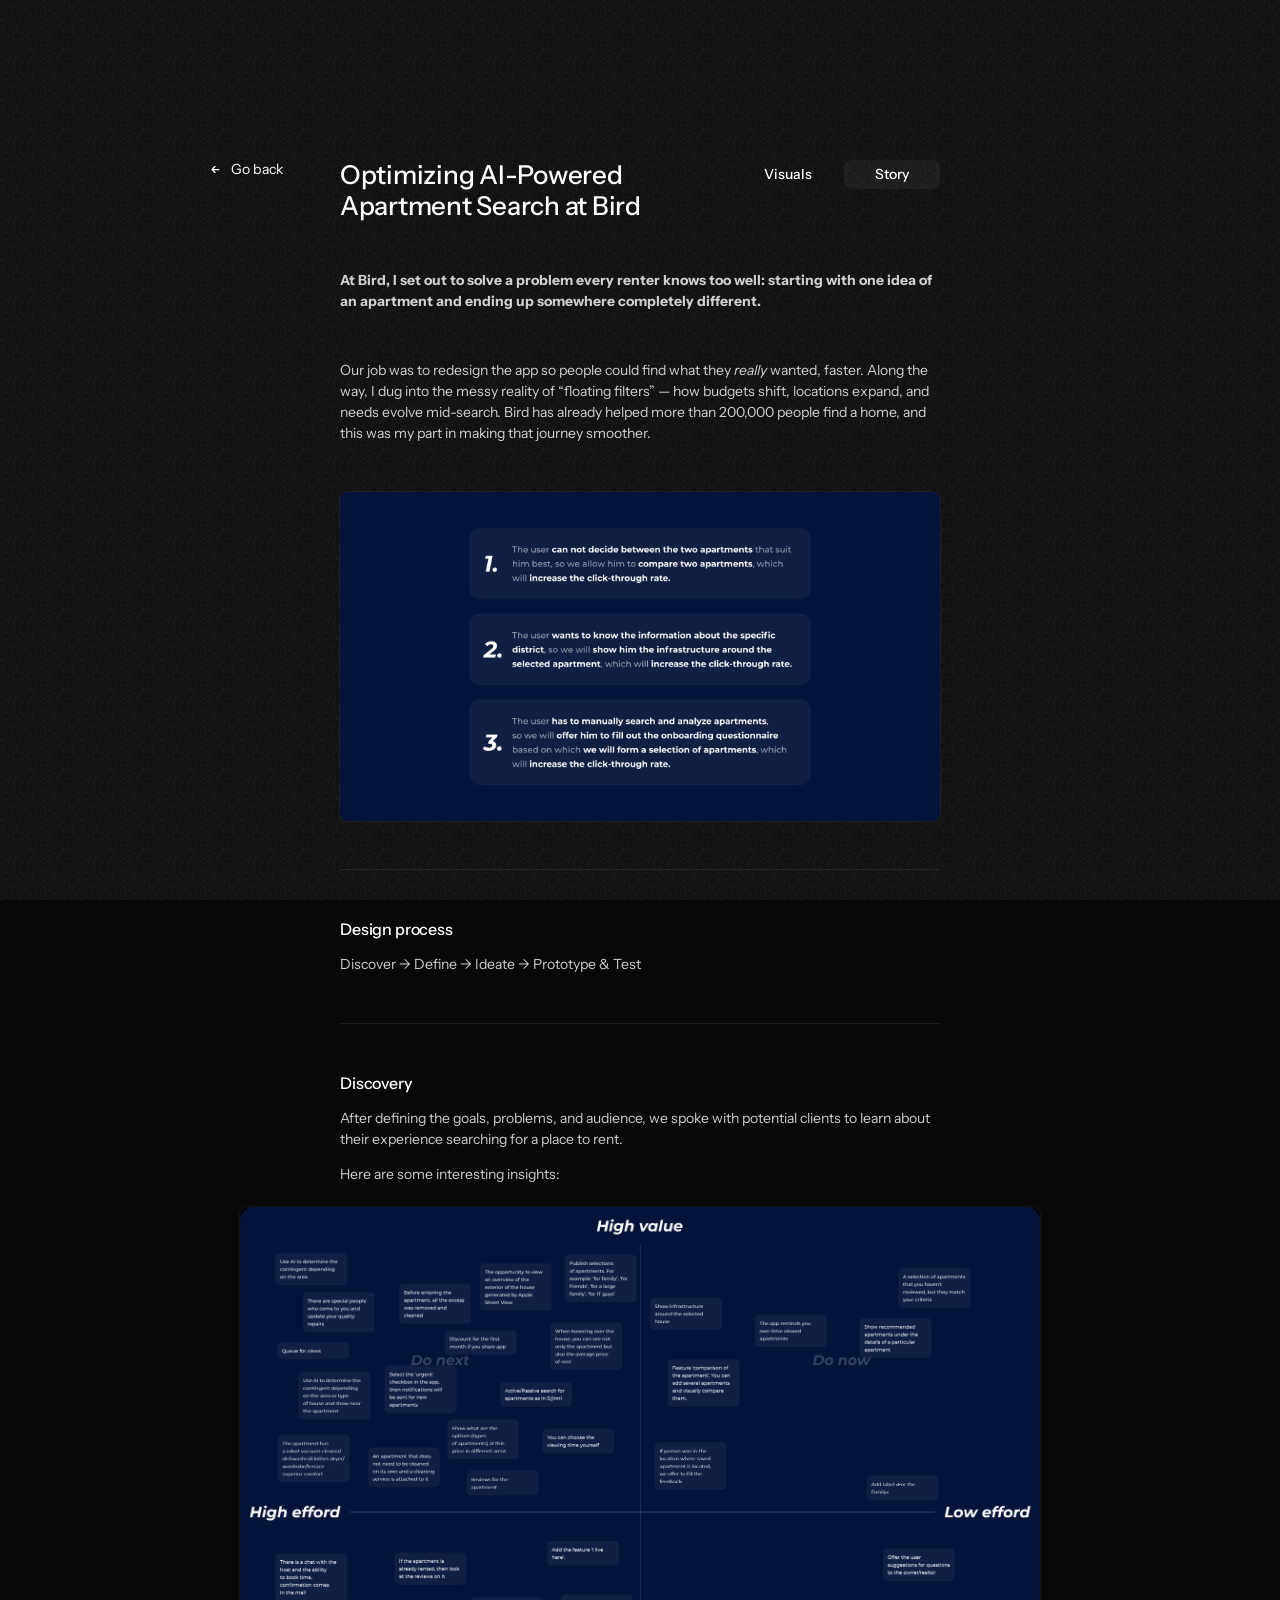
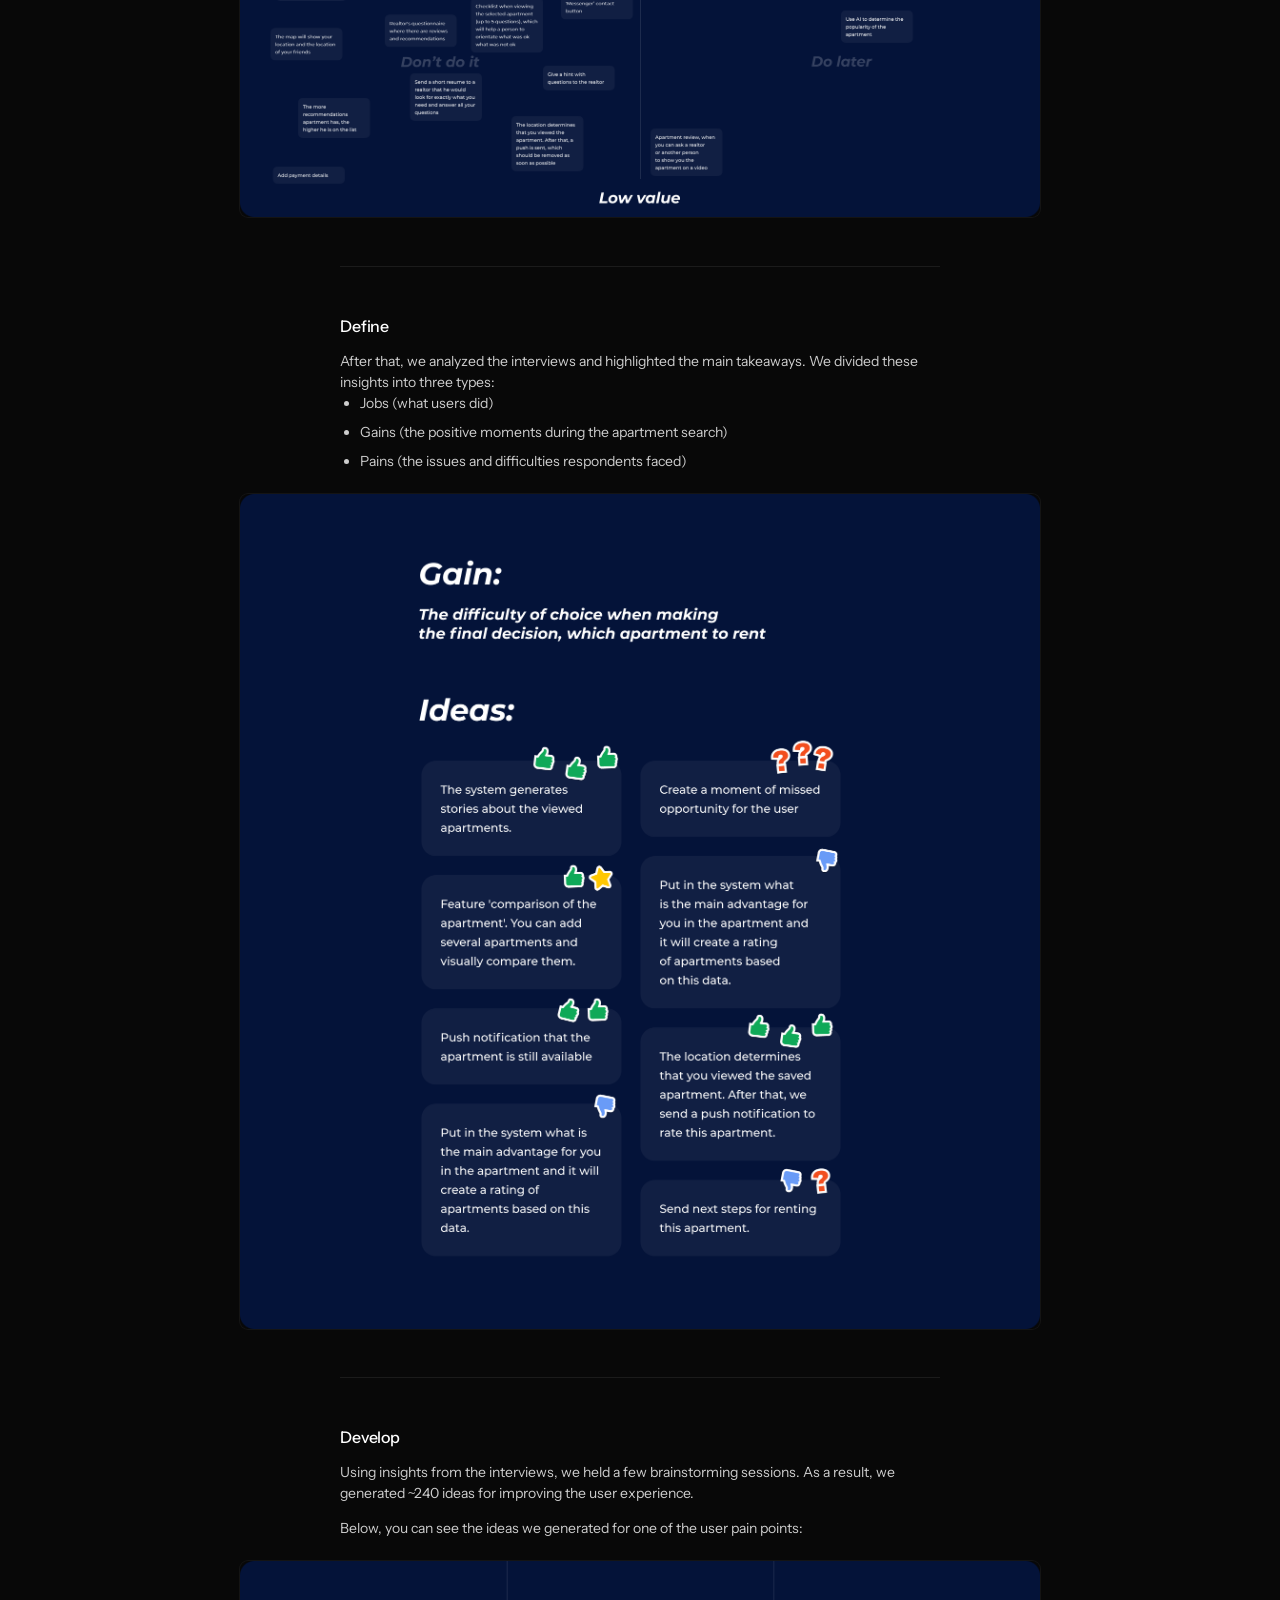
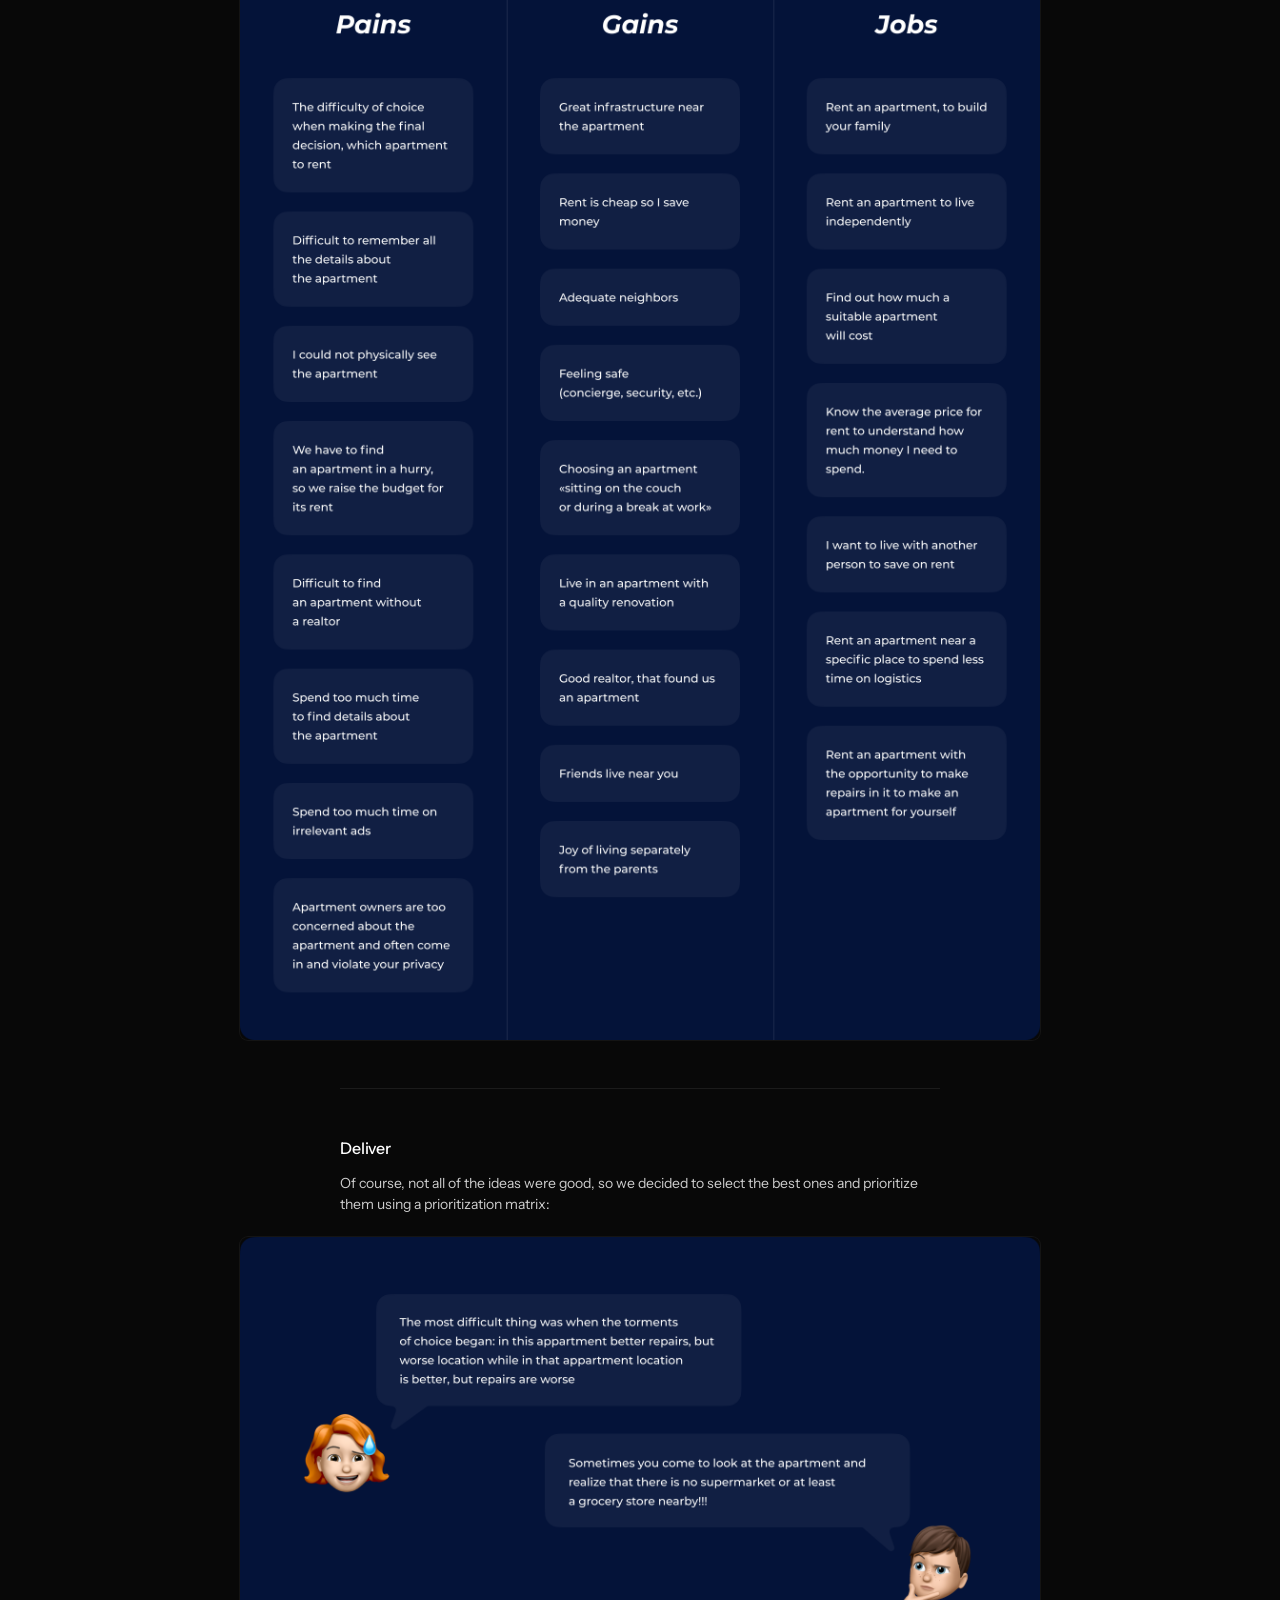
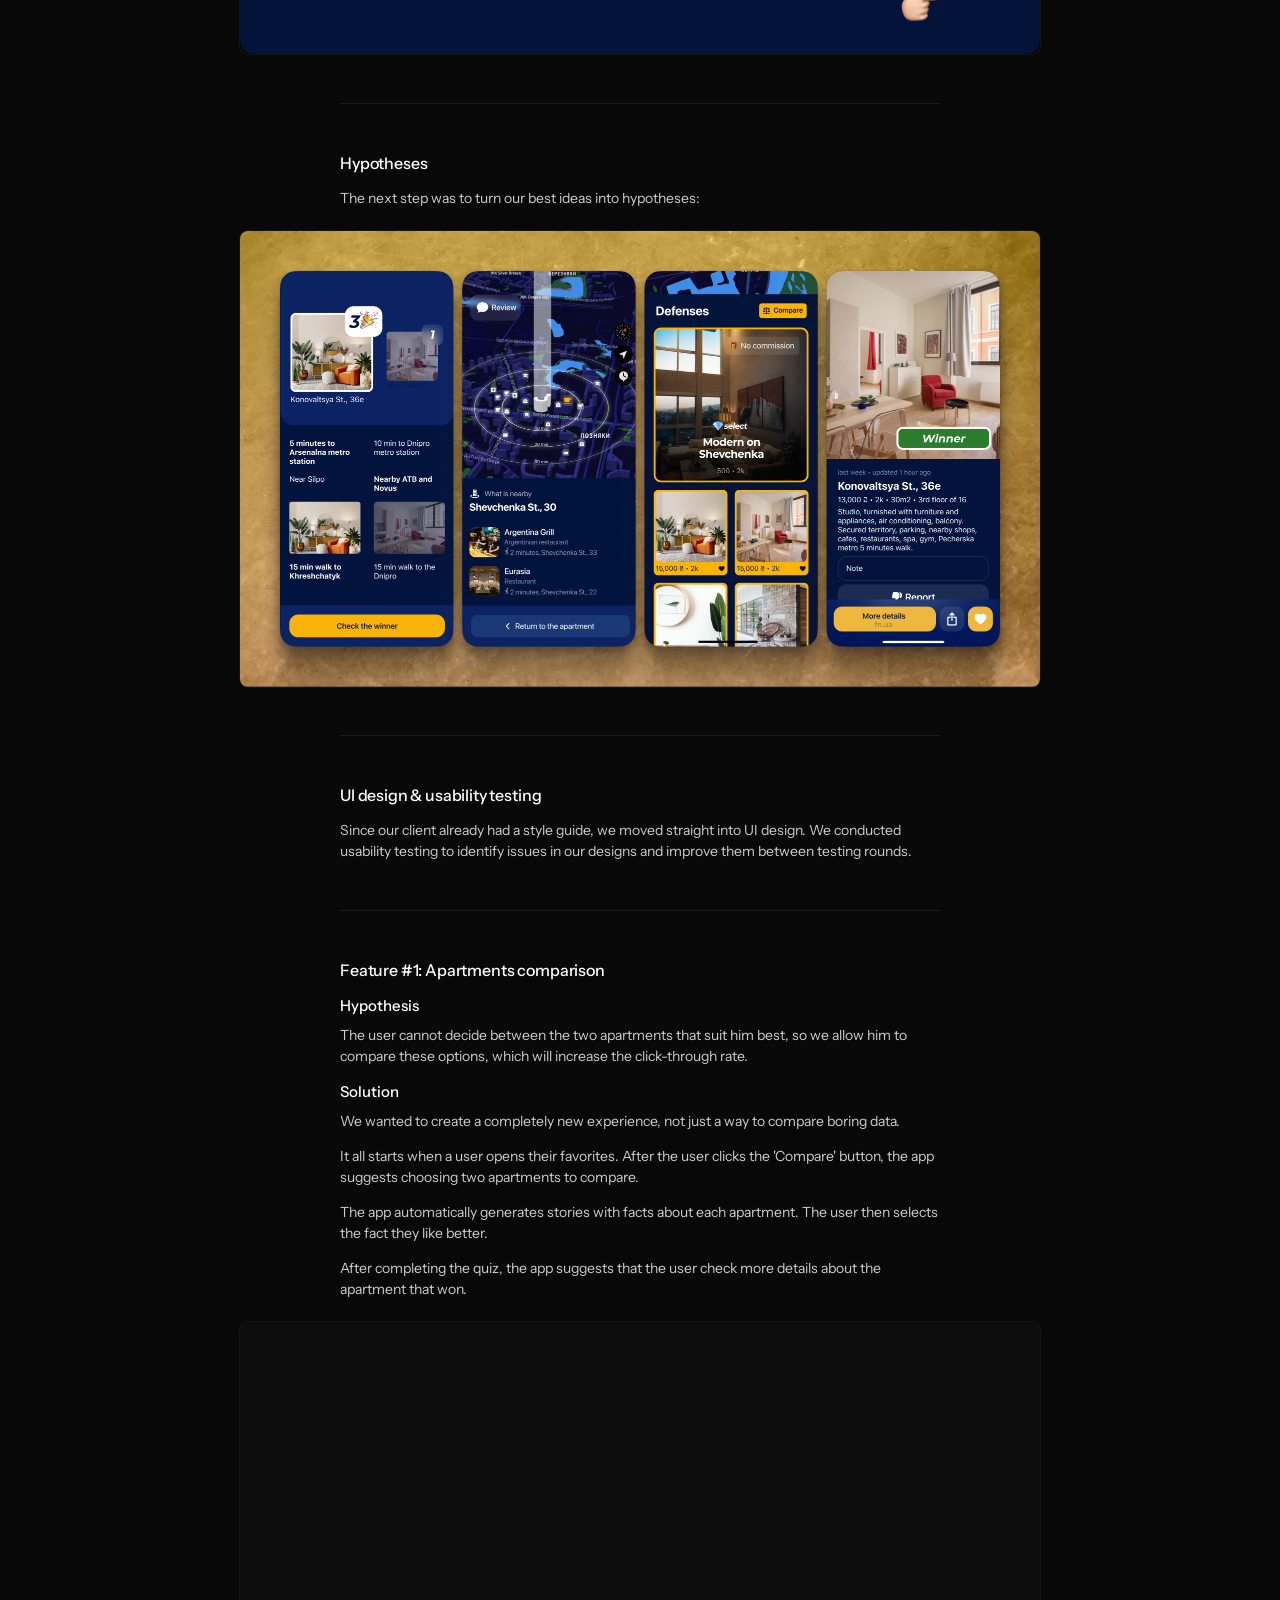
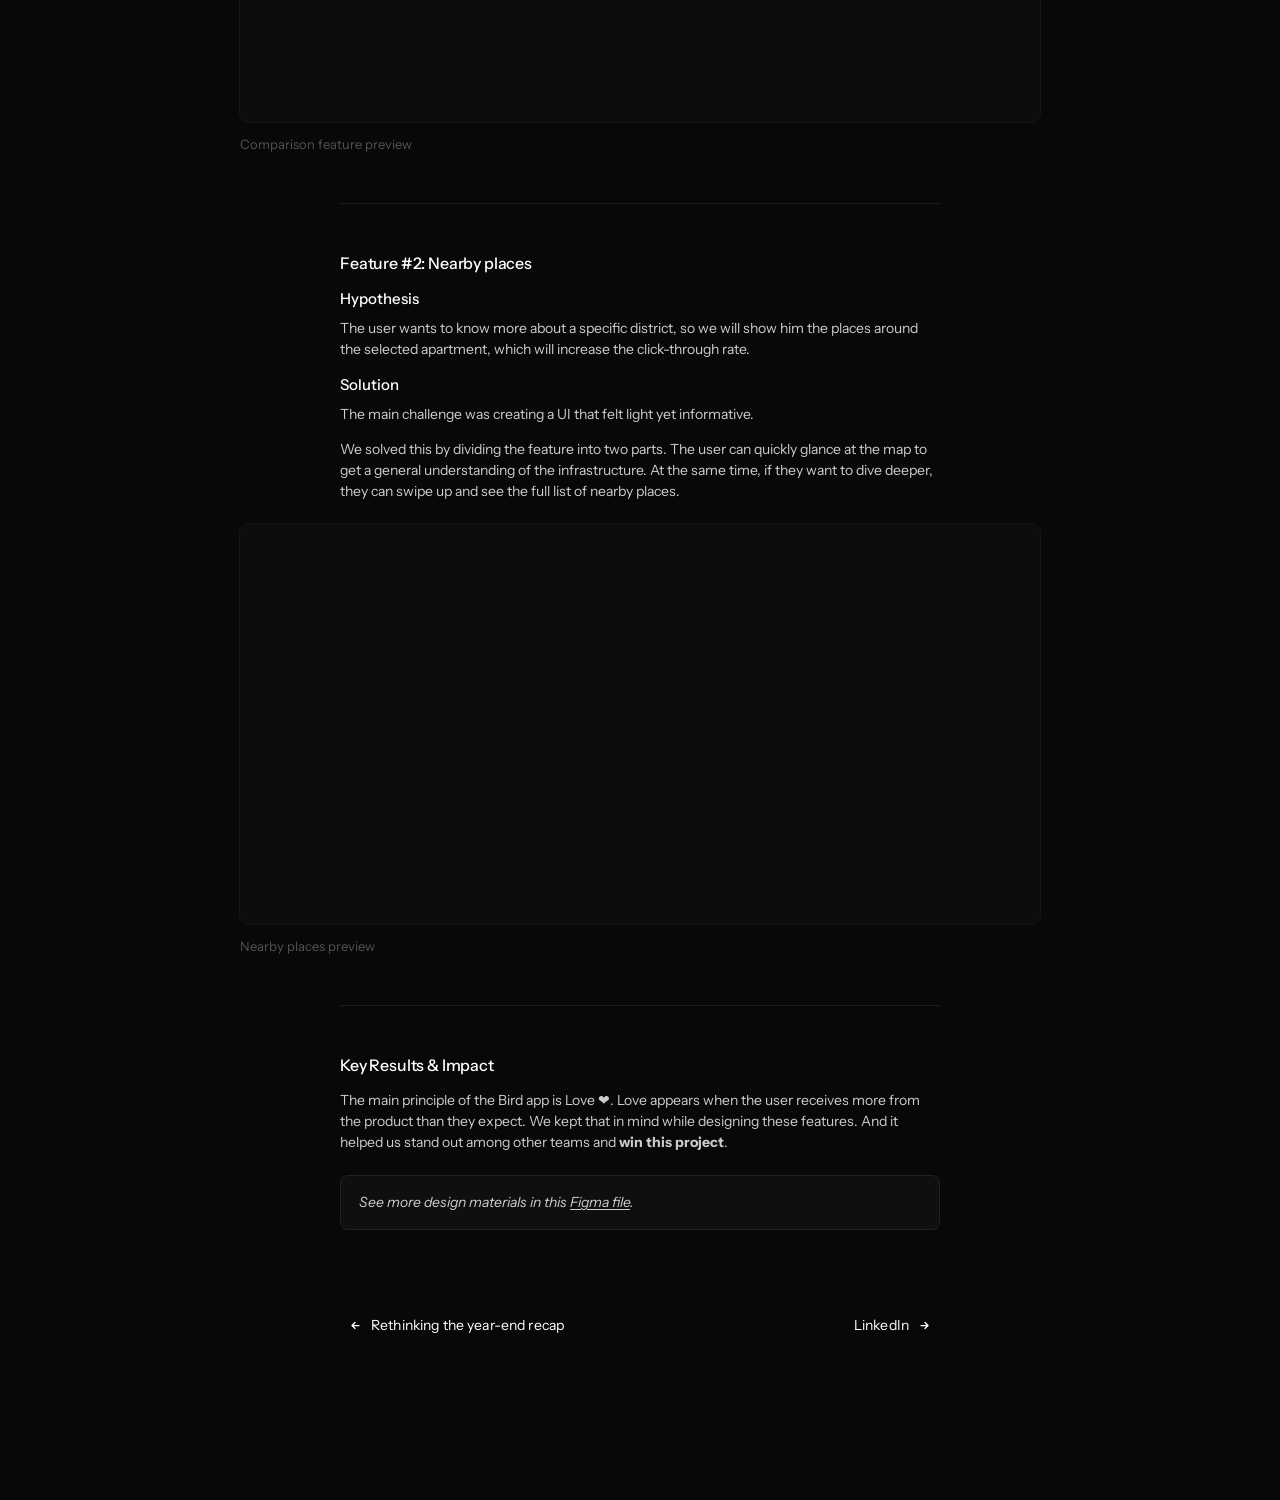
==== cases/bird/index.html @ 31af9871 "initial commit" ====
<!DOCTYPE html>
<html lang="en">
  <head>
    <meta charset="utf-8" />
    <meta name="viewport" content="width=device-width, initial-scale=1" />
    <title>Optimizing AI-Powered Apartment Search at Bird — Andrew</title>
    <meta
      name="description"
      content="How Bird redesigned apartment discovery with AI-powered comparison, nearby places, and a sharper search experience."
    />
    <meta name="theme-color" content="#1f1f1f" />
    <meta name="color-scheme" content="dark" />
    <link rel="preconnect" href="https://fonts.googleapis.com" />
    <link rel="preconnect" href="https://fonts.gstatic.com" crossorigin />
    <link
      href="https://fonts.googleapis.com/css2?family=Instrument+Sans:ital,wght@0,400;0,500;1,400&display=swap"
      rel="stylesheet"
    />
    <link rel="stylesheet" href="../../css/styles.css" />
  </head>
  <body class="page-is-entering">
    <div class="site">
      <div class="page-shell">
        <p class="case__back case__back--sticky" data-reveal>
          <a class="intro__link case__back-link" href="../../index.html">
            <span class="intro__link-icon case__back-icon" aria-hidden="true">
              <svg viewBox="0 0 15 15" fill="none" xmlns="http://www.w3.org/2000/svg">
                <defs>
                  <clipPath id="case-back-pass-clip-bird">
                    <rect x="3.25" y="3.25" width="8.5" height="8.5" rx="0.25" />
                  </clipPath>
                </defs>
                <g clip-path="url(#case-back-pass-clip-bird)">
                  <g class="case__back-icon-pass case__back-icon-pass--outgoing">
                    <path
                      d="M11 7.5H4M4 7.5L7 4.5M4 7.5L7 10.5"
                      stroke="currentColor"
                      stroke-width="1.25"
                      stroke-linecap="round"
                      stroke-linejoin="round"
                    />
                  </g>
                  <g class="case__back-icon-pass case__back-icon-pass--incoming">
                    <path
                      d="M11 7.5H4M4 7.5L7 4.5M4 7.5L7 10.5"
                      stroke="currentColor"
                      stroke-width="1.25"
                      stroke-linecap="round"
                      stroke-linejoin="round"
                    />
                  </g>
                </g>
              </svg>
            </span>
            <span>Go back</span>
          </a>
        </p>
        <div class="page-shell__stack">
          <article class="case" data-case-view-root data-case-view="story">
            <header class="case__header">
              <h1 class="case__title">Optimizing AI-Powered Apartment Search at Bird</h1>
              <div class="case-view-toggle" role="group" aria-label="Bird case study view" data-case-view-toggle>
                <button class="case-view-toggle__button" type="button" data-case-view-button="visuals" aria-pressed="false">
                  Visuals
                </button>
                <button class="case-view-toggle__button is-active" type="button" data-case-view-button="story" aria-pressed="true">
                  Story
                </button>
              </div>
            </header>

            <p class="case__lede" data-case-view-item="story">
              <strong
                >At Bird, I set out to solve a problem every renter knows too well: starting with one idea of an
                apartment and ending up somewhere completely different.</strong
              >
            </p>

            <p class="case__lede" data-case-view-item="story">
              Our job was to redesign the app so people could find what they <em>really</em> wanted, faster. Along the
              way, I dug into the messy reality of “floating filters” — how budgets shift, locations expand, and needs
              evolve mid-search. Bird has already helped more than 200,000 people find a home, and this was my part in
              making that journey smoother.
            </p>

            <figure class="case__figure">
              <img
                src="../../assets/cases/bird/6.png"
                alt="Bird apartment search concepts showing comparison, nearby places, and winner selection flows"
                width="1680"
                height="920"
                loading="eager"
                decoding="async"
              />
            </figure>

            <hr class="case__divider" data-case-view-item="story" />

            <section class="case__section" aria-labelledby="bird-design-process" data-case-view-item="story">
              <h2 id="bird-design-process">Design process</h2>
              <p>Discover → Define → Ideate → Prototype &amp; Test</p>
            </section>

            <hr class="case__divider" />

            <section class="case__section" aria-labelledby="bird-discovery">
              <h2 id="bird-discovery">Discovery</h2>
              <p data-case-view-item="story">
                After defining the goals, problems, and audience, we spoke with potential clients to learn about their
                experience searching for a place to rent.
              </p>
              <p data-case-view-item="story">Here are some interesting insights:</p>

              <figure class="case__figure">
                <img
                  src="../../assets/cases/bird/5.png"
                  alt="Interview insights about apartment search frustrations and neighborhood uncertainty"
                  width="3360"
                  height="2562"
                  loading="lazy"
                  decoding="async"
                />
              </figure>
            </section>

            <hr class="case__divider" />

            <section class="case__section" aria-labelledby="bird-define">
              <h2 id="bird-define">Define</h2>
              <p data-case-view-item="story">
                After that, we analyzed the interviews and highlighted the main takeaways. We divided these insights
                into three types:
              </p>
              <ul class="case__list case__list--tight" data-case-view-item="story">
                <li>Jobs (what users did)</li>
                <li>Gains (the positive moments during the apartment search)</li>
                <li>Pains (the issues and difficulties respondents faced)</li>
              </ul>

              <figure class="case__figure">
                <img
                  src="../../assets/cases/bird/4.png"
                  alt="Jobs, gains, and pains framework for apartment search interviews"
                  width="1680"
                  height="1753"
                  loading="lazy"
                  decoding="async"
                />
              </figure>
            </section>

            <hr class="case__divider" />

            <section class="case__section" aria-labelledby="bird-develop">
              <h2 id="bird-develop">Develop</h2>
              <p data-case-view-item="story">
                Using insights from the interviews, we held a few brainstorming sessions. As a result, we generated
                ~240 ideas for improving the user experience.
              </p>
              <p data-case-view-item="story">Below, you can see the ideas we generated for one of the user pain points:</p>

              <figure class="case__figure">
                <img
                  src="../../assets/cases/bird/3.png"
                  alt="Brainstormed product ideas responding to difficulty choosing between apartments"
                  width="1680"
                  height="2266"
                  loading="lazy"
                  decoding="async"
                />
              </figure>
            </section>

            <hr class="case__divider" />

            <section class="case__section" aria-labelledby="bird-deliver">
              <h2 id="bird-deliver">Deliver</h2>
              <p data-case-view-item="story">
                Of course, not all of the ideas were good, so we decided to select the best ones and prioritize them
                using a prioritization matrix:
              </p>

              <figure class="case__figure">
                <img
                  src="../../assets/cases/bird/2.png"
                  alt="Prioritization matrix for Bird product ideas mapped by effort and value"
                  width="1680"
                  height="876"
                  loading="lazy"
                  decoding="async"
                />
              </figure>
            </section>

            <hr class="case__divider" />

            <section class="case__section" aria-labelledby="bird-hypotheses">
              <h2 id="bird-hypotheses">Hypotheses</h2>
              <p data-case-view-item="story">The next step was to turn our best ideas into hypotheses:</p>

              <figure class="case__figure">
                <img
                  src="../../assets/cases/bird/1.png"
                  alt="Three Bird product hypotheses focused on apartment comparison, nearby places, and onboarding"
                  width="1600"
                  height="911"
                  loading="lazy"
                  decoding="async"
                />
              </figure>
            </section>

            <hr class="case__divider" data-case-view-item="story" />

            <section class="case__section" aria-labelledby="bird-ui-testing" data-case-view-item="story">
              <h2 id="bird-ui-testing">UI design &amp; usability testing</h2>
              <p>
                Since our client already had a style guide, we moved straight into UI design. We conducted usability
                testing to identify issues in our designs and improve them between testing rounds.
              </p>
            </section>

            <hr class="case__divider" />

            <section class="case__section" aria-labelledby="bird-feature-comparison">
              <h2 id="bird-feature-comparison">Feature #1: Apartments comparison</h2>

              <h3 class="case__subhead" data-case-view-item="story">Hypothesis</h3>
              <p data-case-view-item="story">
                The user cannot decide between the two apartments that suit him best, so we allow him to compare these
                options, which will increase the click-through rate.
              </p>

              <h3 class="case__subhead" data-case-view-item="story">Solution</h3>
              <p data-case-view-item="story">We wanted to create a completely new experience, not just a way to compare boring data.</p>
              <p data-case-view-item="story">
                It all starts when a user opens their favorites. After the user clicks the 'Compare' button, the app
                suggests choosing two apartments to compare.
              </p>
              <p data-case-view-item="story">
                The app automatically generates stories with facts about each apartment. The user then selects the fact
                they like better.
              </p>
              <p data-case-view-item="story">
                After completing the quiz, the app suggests that the user check more details about the apartment that won.
              </p>

              <figure class="case__figure case__figure--video">
                <video muted loop playsinline preload="metadata" aria-label="Bird apartment comparison feature preview">
                  <source src="../../assets/cases/bird/7.mp4" type="video/mp4" />
                  Your browser does not support the video tag.
                </video>
                <figcaption class="case__caption">Comparison feature preview</figcaption>
              </figure>
            </section>

            <hr class="case__divider" />

            <section class="case__section" aria-labelledby="bird-feature-nearby">
              <h2 id="bird-feature-nearby">Feature #2: Nearby places</h2>

              <h3 class="case__subhead" data-case-view-item="story">Hypothesis</h3>
              <p data-case-view-item="story">
                The user wants to know more about a specific district, so we will show him the places around the
                selected apartment, which will increase the click-through rate.
              </p>

              <h3 class="case__subhead" data-case-view-item="story">Solution</h3>
              <p data-case-view-item="story">The main challenge was creating a UI that felt light yet informative.</p>
              <p data-case-view-item="story">
                We solved this by dividing the feature into two parts. The user can quickly glance at the map to get a
                general understanding of the infrastructure. At the same time, if they want to dive deeper, they can
                swipe up and see the full list of nearby places.
              </p>

              <figure class="case__figure case__figure--video">
                <video muted loop playsinline preload="metadata" aria-label="Bird nearby places feature preview">
                  <source src="../../assets/cases/bird/8.mp4" type="video/mp4" />
                  Your browser does not support the video tag.
                </video>
                <figcaption class="case__caption">Nearby places preview</figcaption>
              </figure>
            </section>

            <hr class="case__divider" data-case-view-item="story" />

            <section class="case__section" aria-labelledby="bird-results" data-case-view-item="story">
              <h2 id="bird-results">Key Results &amp; Impact</h2>
              <p>
                The main principle of the Bird app is Love ❤️. Love appears when the user receives more from the
                product than they expect. We kept that in mind while designing these features. And it helped us stand
                out among other teams and <strong>win this project</strong>.
              </p>

              <aside class="case__aside">
                See more design materials in this
                <a href="https://www.figma.com/file/TPYi5rlhoofBqXTZMjyQPN/Case-%231%2FBird?node-id=13%3A566">Figma file</a>.
              </aside>
            </section>

            <nav class="case__pager" aria-label="Case study navigation">
              <a class="case__pager-link" href="../certificate/index.html">
                <span class="case__pager-icon" aria-hidden="true">
                  <svg viewBox="0 0 15 15" fill="none" xmlns="http://www.w3.org/2000/svg">
                    <path
                      d="M11 7.5H4M4 7.5L7 4.5M4 7.5L7 10.5"
                      stroke="currentColor"
                      stroke-width="1.25"
                      stroke-linecap="round"
                      stroke-linejoin="round"
                    />
                  </svg>
                </span>
                <span class="case__pager-label">Rethinking the year-end recap</span>
              </a>
              <a
                class="case__pager-link case__pager-link--next"
                href="https://www.linkedin.com/in/andrew-dumych-67b92817b/"
                target="_blank"
                rel="noopener noreferrer"
              >
                <span class="case__pager-label">LinkedIn</span>
                <span class="case__pager-icon" aria-hidden="true">
                  <svg viewBox="0 0 15 15" fill="none" xmlns="http://www.w3.org/2000/svg">
                    <path
                      d="M4 7.5H11M11 7.5L8 4.5M11 7.5L8 10.5"
                      stroke="currentColor"
                      stroke-width="1.25"
                      stroke-linecap="round"
                      stroke-linejoin="round"
                    />
                  </svg>
                </span>
              </a>
            </nav>
          </article>
        </div>
      </div>
    </div>
    <div class="lightbox" aria-hidden="true" hidden>
      <div class="lightbox__dialog" role="dialog" aria-modal="true" aria-label="Expanded image view">
        <div class="lightbox__toolbar">
          <button class="lightbox__button" type="button" data-lightbox-zoom-out aria-label="Zoom out">−</button>
          <button class="lightbox__button" type="button" data-lightbox-zoom-in aria-label="Zoom in">+</button>
          <button class="lightbox__button" type="button" data-lightbox-close aria-label="Close image">Close</button>
        </div>
        <div class="lightbox__stage" data-lightbox-stage>
          <img class="lightbox__image" alt="" data-lightbox-image />
        </div>
        <p class="lightbox__caption" data-lightbox-caption hidden></p>
      </div>
    </div>
    <script src="../../js/site.js"></script>
  </body>
</html>
---- css/styles.css ----
/* Background: radial gradient plus tiled noise; content aligned to Figma frame 7:46 */
:root {
  --color-bg: #080808;
  --color-bg-top: #242424;
  --color-text: rgba(255, 255, 255, 0.8);
  --color-text-muted: rgba(255, 255, 255, 0.3);
  --color-heading: #ffffff;
  --color-media-border: rgba(255, 255, 255, 0.05);
  --font-sans: "Instrument Sans", system-ui, -apple-system, sans-serif;
  --font-size-base: 0.875rem; /* 14px */
  --line-height-body: 21px;
  --line-height-tight: 1.5;
  --radius-card: 8px;
  --content-max: 37.5rem; /* 600px */
  --intro-max: 18.75rem; /* 300px */
  --space-site-pt: 10rem; /* 160px */
  --space-site-pb: 10rem; /* 160px */
  --gap-header-main: 4.5rem; /* 72px */
  --gap-content: 3rem; /* 48px */
  --gap-projects: 0.5rem; /* 8px */
  --gap-nav: 0.979rem; /* ~15.67px */
  --aspect-project: 16 / 9;
  --noise-opacity: 0.25;
  --noise-size: 80px;
  --page-shell-gutter: 0px;
  --intro-gap: 1rem; /* 16px */
  --intro-link-gap: 1rem; /* 16px */
  --intro-link-radius: 8px;
  --intro-link-padding-x: 0.5rem; /* 8px */
  --intro-link-padding-y: 0.25rem; /* 4px */
  --intro-link-overflow: 0.5rem; /* 8px */
  --intro-link-hover-fill: rgba(255, 255, 255, 0.05);
  --intro-link-hover-border: rgba(255, 255, 255, 0);
  --intro-link-hover-shift: 0px;
  --intro-link-transition-duration: 150ms;
  --intro-link-transition-ease: cubic-bezier(0, 0, 0.2, 1);
  --linkedin-arrow-enter-x: -12px;
  --linkedin-arrow-enter-y: 12px;
  --linkedin-arrow-exit-x: 9px;
  --linkedin-arrow-exit-y: -9px;
  --linkedin-arrow-exchange-duration: 600ms;
  --linkedin-arrow-exchange-gap: 400ms;
  --linkedin-arrow-exchange-total-duration: calc(var(--linkedin-arrow-exchange-duration) + var(--linkedin-arrow-exchange-gap));
  --linkedin-arrow-repeat-count: 1;
  --back-arrow-enter-x: 12px;
  --back-arrow-enter-y: 0px;
  --back-arrow-exit-x: -9px;
  --back-arrow-exit-y: 0px;
  --page-fade-duration: 220ms;
  --reveal-duration: 220ms;
  --reveal-stagger: 44ms;
  --reveal-distance: 10px;
  --reveal-delay: 20ms;
  --card-hover-duration: 200ms;
  --card-hover-ease: cubic-bezier(0, 0, 0.2, 1);
  --card-padding-inline: 0px;
  --card-padding-inline-hover: 12px;
  --card-padding-top: 12px;
  --card-padding-bottom: 8px;
  --card-gap: 8px;
  --card-gap-hover: 8px;
  --card-radius-outer: 16px;
  --card-preview-radius: 8px;
  --card-meta-padding-inline: 0px;
  --card-meta-padding-inline-hover: 0px;
  --card-hover-fill: rgba(255, 255, 255, 0.05);
  --card-hover-overflow: 12px;
  --card-compact-padding-inline: 0px;
  --card-compact-grid-gap: 24px;
  --card-compact-grid-gap-mobile-row: 14px;
  --card-compact-grid-gap-mobile-column: 16px;
  --card-compact-preview-radius: 8px;
  --card-compact-hover-radius: 16px;
  --case-stack-gap: 3rem;
  --case-header-gap: 0.75rem;
  --case-flow-space: 0.875rem;
  --case-space-after-h2: 0.875rem;
  --case-space-after-h3: 0.5rem;
  --case-space-before-media: 0.5rem;
  --case-space-after-media: 1rem;
  --case-caption-space: 0.75rem;
  --case-h1-size: 1.625rem;
  --case-h1-line-height: 1.2;
  --case-h2-size: 1rem;
  --case-h2-line-height: 1.4;
  --case-h3-size: 0.9375rem;
  --case-h3-line-height: 1.45;
  --case-media-max-width: 800px;
  --case-media-breakout-width: min(100vw - 32px, var(--case-media-max-width));
  --compare-radius: 12px;
  --compare-interaction-inset: 0.12;
  --certificate-card-perspective: 1400px;
  --certificate-card-depth: 4px;
  --certificate-card-edge-inset: 10px;
  --certificate-card-hover-tilt: 5deg;
  --certificate-card-drag-sensitivity: 0.24deg;
  --certificate-card-max-rotate-x: 360deg;
  --certificate-card-max-rotate-y: 360deg;
  --certificate-card-inertia: 1;
  --certificate-card-damping: 0.92;
  --certificate-card-inertia-finish-threshold: 0.018;
  --certificate-card-return-delay: 120ms;
  --certificate-card-reset-speed: 0.075;
  --certificate-card-highlight-intensity: 0.18;
}

*,
*::before,
*::after {
  box-sizing: border-box;
}

html {
  min-height: 100%;
  -webkit-text-size-adjust: 100%;
  background-color: var(--color-bg);
  background-image: radial-gradient(ellipse 130% 58% at 50% -20%, var(--color-bg-top) 0%, var(--color-bg) 58%);
  background-repeat: no-repeat;
  background-size: 100% 100%;
  background-position: center top;
}

body {
  position: relative;
  margin: 0;
  min-height: 100vh;
  font-family: var(--font-sans);
  font-size: var(--font-size-base);
  font-weight: 400;
  line-height: var(--line-height-body);
  color: var(--color-text);
  background-color: var(--color-bg);
  isolation: isolate;
}

body.page-is-entering .site,
body.page-is-leaving .site {
  opacity: 0;
}

body.page-is-ready .site {
  opacity: 1;
}

[data-reveal] {
  opacity: 0;
  transform: translateY(var(--reveal-distance));
  will-change: opacity, transform;
}

body.page-is-ready [data-reveal] {
  animation: reveal-in var(--reveal-duration) ease forwards;
  animation-delay: calc(var(--reveal-delay) + (var(--reveal-index, 0) * var(--reveal-stagger)));
}

body.page-is-leaving [data-reveal] {
  opacity: 0;
  transform: translateY(calc(var(--reveal-distance) * -0.35));
  animation: none;
}

@keyframes reveal-in {
  from {
    opacity: 0;
    transform: translateY(var(--reveal-distance));
  }

  to {
    opacity: 1;
    transform: translateY(0);
  }
}

body::before {
  content: "";
  position: fixed;
  inset: 0;
  pointer-events: none;
  opacity: var(--noise-opacity);
  background-image: url("../assets/noise-tile.svg");
  background-repeat: repeat;
  background-size: var(--noise-size) var(--noise-size);
  z-index: -1;
}

img,
video {
  max-width: 100%;
  height: auto;
  vertical-align: middle;
}

.site-header__logo img,
.project-card__media,
.project-card__thumb,
.case-gallery__item,
.case__figure img,
.case__figure--video video,
.lightbox__image {
  box-shadow: 0 0 0 1px var(--color-media-border);
}

.site {
  min-height: 100vh;
  padding: var(--space-site-pt) 0 var(--space-site-pb);
  transition: opacity var(--page-fade-duration) ease;
}

.page-shell {
  position: relative;
  width: min(100%, calc(var(--content-max) + (2 * var(--page-shell-gutter))));
  max-width: calc(var(--content-max) + (2 * var(--page-shell-gutter)));
  margin-inline: auto;
  padding-inline: var(--page-shell-gutter);
}

.page-shell__stack {
  display: flex;
  flex-direction: column;
  gap: var(--gap-header-main);
}

.content {
  display: flex;
  flex-direction: column;
  gap: var(--gap-content);
}

.intro {
  display: flex;
  flex-direction: column;
  gap: var(--intro-gap);
  width: 100%;
}

.site-header {
  display: flex;
  align-items: center;
  justify-content: space-between;
  gap: 1rem;
  width: 100%;
  min-height: 2.125rem; /* 34px */
}

.site-header__logo {
  display: block;
  flex-shrink: 0;
  line-height: 0;
}

.site-header__logo img {
  display: block;
  width: 54px;
  height: 34px;
}

.site-header__nav {
  display: flex;
  flex-wrap: wrap;
  align-items: center;
  gap: var(--gap-nav);
  font-size: var(--font-size-base);
  line-height: var(--line-height-body);
  white-space: nowrap;
}

.site-header__link {
  color: var(--color-text);
  text-decoration: none;
}

.site-header__link:hover {
  color: #fff;
}

.site-header__link:focus-visible {
  outline: 2px solid rgba(255, 255, 255, 0.85);
  outline-offset: 3px;
}

.intro__greeting {
  margin: 0;
  width: min(100%, var(--intro-max));
  font-size: 1.25rem;
  font-weight: 500;
  line-height: var(--line-height-body);
  color: var(--color-heading);
}

.intro__bio {
  margin: 0;
  width: 100%;
  font-size: var(--font-size-base);
  font-weight: 400;
  line-height: 1.5714285714;
  letter-spacing: 0.01em;
  color: var(--color-heading);
}

.intro__links {
  display: inline-flex;
  flex-wrap: wrap;
  align-items: center;
  gap: var(--intro-link-gap);
  width: fit-content;
  max-width: 100%;
}

.intro__link {
  display: inline-flex;
  align-items: center;
  justify-content: center;
  gap: 0.5rem;
  padding: var(--intro-link-padding-y) 0;
  margin-inline: 0;
  border: 1px solid transparent;
  border-radius: var(--intro-link-radius);
  background-color: transparent;
  font-size: var(--font-size-base);
  line-height: var(--line-height-body);
  letter-spacing: 0.01em;
  color: var(--color-heading);
  text-decoration: none;
  transition:
    margin var(--intro-link-transition-duration) var(--intro-link-transition-ease),
    padding var(--intro-link-transition-duration) var(--intro-link-transition-ease),
    background-color var(--intro-link-transition-duration) var(--intro-link-transition-ease),
    border-color var(--intro-link-transition-duration) var(--intro-link-transition-ease),
    transform var(--intro-link-transition-duration) var(--intro-link-transition-ease);
}

.intro__link:hover {
  background-color: var(--intro-link-hover-fill);
  border-color: var(--intro-link-hover-border);
  padding-inline: var(--intro-link-padding-x);
  margin-inline: calc(var(--intro-link-overflow) * -1);
  transform: translateY(var(--intro-link-hover-shift));
}

.intro__link:focus-visible {
  padding-inline: var(--intro-link-padding-x);
  margin-inline: calc(var(--intro-link-overflow) * -1);
  outline: 2px solid rgba(255, 255, 255, 0.85);
  outline-offset: 3px;
}

.intro__link-icon {
  display: inline-flex;
  width: 15px;
  height: 15px;
  flex-shrink: 0;
}

.intro__link-icon svg {
  display: block;
  width: 100%;
  height: 100%;
}

.intro__link-icon-arrow {
  transform-box: fill-box;
  transform-origin: 50% 100%;
}

.intro__link-icon-pass {
  transform-box: fill-box;
  transform-origin: 50% 50%;
}

.intro__link-icon-pass--outgoing {
  transform: translate(0, 0);
}

.intro__link-icon-pass--incoming {
  transform: translate(var(--linkedin-arrow-enter-x), var(--linkedin-arrow-enter-y));
}

.intro__link--linkedin:hover .intro__link-icon-pass--outgoing,
.intro__link--linkedin:focus-visible .intro__link-icon-pass--outgoing {
  animation: intro-linkedin-arrow-out var(--linkedin-arrow-exchange-total-duration) var(--linkedin-arrow-repeat-count) both;
}

.intro__link--linkedin:hover .intro__link-icon-pass--incoming,
.intro__link--linkedin:focus-visible .intro__link-icon-pass--incoming {
  animation: intro-linkedin-arrow-in var(--linkedin-arrow-exchange-total-duration) var(--linkedin-arrow-repeat-count) both;
}

.case__back-link:hover .case__back-icon-pass--outgoing,
.case__back-link:focus-visible .case__back-icon-pass--outgoing {
  animation: case-back-arrow-out var(--linkedin-arrow-exchange-total-duration) var(--linkedin-arrow-repeat-count) both;
}

.case__back-link:hover .case__back-icon-pass--incoming,
.case__back-link:focus-visible .case__back-icon-pass--incoming {
  animation: case-back-arrow-in var(--linkedin-arrow-exchange-total-duration) var(--linkedin-arrow-repeat-count) both;
}

@keyframes intro-linkedin-arrow-out {
  0% {
    transform: translate(0, 0);
    animation-timing-function: cubic-bezier(0.55, 0.06, 0.84, 0.19);
  }

  42% {
    transform: translate(var(--linkedin-arrow-exit-x), var(--linkedin-arrow-exit-y));
  }

  42.0001%,
  100% {
    transform: translate(var(--linkedin-arrow-exit-x), var(--linkedin-arrow-exit-y));
  }
}

@keyframes intro-linkedin-arrow-in {
  0%,
  52% {
    transform: translate(var(--linkedin-arrow-enter-x), var(--linkedin-arrow-enter-y));
  }

  52.0001% {
    animation-timing-function: cubic-bezier(0.22, 1, 0.36, 1);
  }

  88%,
  100% {
    transform: translate(0, 0);
  }
}

@keyframes case-back-arrow-out {
  0% {
    transform: translate(0, 0);
    animation-timing-function: cubic-bezier(0.55, 0.06, 0.84, 0.19);
  }

  42% {
    transform: translate(var(--back-arrow-exit-x), var(--back-arrow-exit-y));
  }

  42.0001%,
  100% {
    transform: translate(var(--back-arrow-exit-x), var(--back-arrow-exit-y));
  }
}

@keyframes case-back-arrow-in {
  0%,
  52% {
    transform: translate(var(--back-arrow-enter-x), var(--back-arrow-enter-y));
  }

  52.0001% {
    animation-timing-function: cubic-bezier(0.22, 1, 0.36, 1);
  }

  88%,
  100% {
    transform: translate(0, 0);
  }
}

.intro__link--download:hover .intro__link-icon-arrow,
.intro__link--download:focus-visible .intro__link-icon-arrow {
  animation: intro-download-bounce 0.7s cubic-bezier(0.22, 0.61, 0.36, 1) 3;
}

@keyframes intro-download-bounce {
  0%,
  100% {
    transform: translateY(0);
  }

  35% {
    transform: translateY(1.6px);
  }

  60% {
    transform: translateY(0.45px);
  }
}


.work__list {
  list-style: none;
  margin: 0;
  padding: 0;
  display: flex;
  flex-direction: column;
  gap: var(--gap-projects);
}

.work__archive {
  padding-top: calc(0.25rem + 24px);
}

.work__archive-header {
  display: flex;
  flex-direction: column;
  gap: 0.5rem;
  margin-bottom: 0.5rem;
}

.work__archive-header::after {
  content: "";
  width: 100%;
  height: 1px;
  background: rgba(255, 255, 255, 0.08);
}

.work__archive-label {
  color: var(--color-heading);
  font-size: var(--font-size-base);
  line-height: 22px;
  letter-spacing: 0.01em;
}

.work__archive-list {
  list-style: none;
  margin: 0;
  padding: 0;
}

.project-card__link {
  display: flex;
  flex-direction: column;
  gap: var(--card-gap);
  padding: var(--card-padding-top) var(--card-padding-inline) var(--card-padding-bottom);
  margin-inline: 0;
  border-radius: var(--card-radius-outer);
  color: inherit;
  text-decoration: none;
  transition:
    margin var(--card-hover-duration) var(--card-hover-ease),
    padding var(--card-hover-duration) var(--card-hover-ease),
    gap var(--card-hover-duration) var(--card-hover-ease),
    background-color var(--card-hover-duration) var(--card-hover-ease);
}

.project-card__media,
.project-card__meta,
.project-card__title,
.project-card__year {
  transition:
    padding var(--card-hover-duration) var(--card-hover-ease),
    color var(--card-hover-duration) var(--card-hover-ease),
    opacity var(--card-hover-duration) var(--card-hover-ease);
}

.project-card__link:focus-visible {
  outline: 2px solid rgba(255, 255, 255, 0.85);
  outline-offset: 4px;
  border-radius: var(--radius-card);
}

.project-card__link--compact {
  display: grid;
  grid-template-columns: 85px minmax(0, 1fr) 82px 86px;
  align-items: center;
  gap: var(--card-compact-grid-gap);
  padding: 0.75rem var(--card-compact-padding-inline);
  border-radius: var(--card-compact-hover-radius);
}

.project-card__media {
  position: relative;
  width: 100%;
  aspect-ratio: var(--aspect-project);
  border-radius: var(--card-preview-radius);
  overflow: hidden;
  background-color: #141414;
}

.project-card__video {
  position: absolute;
  inset: 0;
  width: 100%;
  height: 100%;
  object-fit: cover;
  object-position: center top;
  opacity: 0;
  transition: opacity 180ms ease;
}

.project-card__video.is-loaded {
  opacity: 1;
}

.project-card__image {
  position: absolute;
  inset: 0;
  width: 100%;
  height: 100%;
  object-fit: cover;
  object-position: center top;
}

.project-card__thumb {
  position: relative;
  flex-shrink: 0;
  width: 85px;
  aspect-ratio: 85 / 43;
  overflow: hidden;
  border-radius: var(--card-compact-preview-radius);
  background-color: #141414;
}

.project-card__thumb-image,
.project-card__thumb-video {
  position: absolute;
  inset: 0;
  width: 100%;
  height: 100%;
  object-fit: cover;
}

.project-card__thumb-video {
  opacity: 0;
  transition: opacity 180ms ease;
}

.project-card__thumb-video.is-loaded {
  opacity: 1;
}

.project-card__compact-main {
  min-width: 0;
}

.project-card__compact-title,
.project-card__compact-type,
.project-card__compact-year {
  font-size: var(--font-size-base);
  letter-spacing: 0.01em;
}

.project-card__compact-title {
  color: var(--color-heading);
  line-height: 22px;
}

.project-card__compact-type,
.project-card__compact-year {
  color: rgba(255, 255, 255, 0.6);
  line-height: 21px;
}

.project-card__compact-type {
  white-space: nowrap;
}

.project-card__compact-year {
  text-align: right;
  white-space: nowrap;
}

.project-card__meta {
  display: flex;
  align-items: center;
  justify-content: space-between;
  gap: 1rem;
  width: 100%;
  padding: 4px var(--card-meta-padding-inline);
  font-size: var(--font-size-base);
  line-height: var(--line-height-body);
  white-space: nowrap;
}

.project-card__title {
  overflow: hidden;
  text-overflow: ellipsis;
  min-width: 0;
  color: var(--color-text);
}

.project-card__year {
  flex-shrink: 0;
  color: var(--color-text-muted);
}

.project-card__link:hover .project-card__media,
.project-card__link:focus-visible .project-card__media {
  transform: none;
}

.project-card__link:hover,
.project-card__link:focus-visible {
  gap: var(--card-gap-hover);
  padding-inline: var(--card-padding-inline-hover);
  margin-inline: calc(var(--card-hover-overflow) * -1);
  background-color: var(--card-hover-fill);
}

.project-card__link:hover .project-card__meta,
.project-card__link:focus-visible .project-card__meta {
  padding-inline: var(--card-meta-padding-inline-hover);
}

.project-card__link:hover .project-card__title,
.project-card__link:hover .project-card__year,
.project-card__link:focus-visible .project-card__title,
.project-card__link:focus-visible .project-card__year {
  color: #ffffff;
}

.project-card__link--compact:hover,
.project-card__link--compact:focus-visible {
  gap: var(--card-compact-grid-gap);
  padding-inline: var(--card-padding-inline-hover);
  margin-inline: calc(var(--card-hover-overflow) * -1);
  background-color: var(--card-hover-fill);
}

.project-card__link--compact:hover .project-card__compact-title,
.project-card__link--compact:hover .project-card__compact-type,
.project-card__link--compact:hover .project-card__compact-year,
.project-card__link--compact:focus-visible .project-card__compact-title,
.project-card__link--compact:focus-visible .project-card__compact-type,
.project-card__link--compact:focus-visible .project-card__compact-year {
  color: #ffffff;
}

.visually-hidden {
  position: absolute;
  width: 1px;
  height: 1px;
  padding: 0;
  margin: -1px;
  overflow: hidden;
  clip: rect(0, 0, 0, 0);
  white-space: nowrap;
  border: 0;
}

@media (max-width: 639px) {
  :root {
    --space-site-pt: 3rem;
    --space-site-pb: 4rem;
    --gap-header-main: 2.5rem;
    --gap-content: 2rem;
    --page-shell-gutter: 24px;
    --case-stack-gap: 2.25rem;
    --case-flow-space: 0.8125rem;
    --case-space-after-h2: 0.75rem;
    --case-space-after-media: 0.875rem;
    --case-h1-size: 1.375rem;
  }

  .intro__greeting,
  .intro__bio {
    max-width: 100%;
  }

  .project-card__meta {
    white-space: normal;
  }

  .project-card__link--compact {
    grid-template-columns: 85px minmax(0, 1fr) auto;
    gap: var(--card-compact-grid-gap-mobile-row) var(--card-compact-grid-gap-mobile-column);
    align-items: start;
  }

  .project-card__compact-main {
    grid-column: 2 / 4;
  }

  .project-card__compact-type {
    grid-column: 2 / 3;
  }

  .project-card__compact-year {
    grid-column: 2 / 3;
    text-align: left;
  }

  .project-card__link--compact:hover,
  .project-card__link--compact:focus-visible {
    gap: var(--card-compact-grid-gap-mobile-row) var(--card-compact-grid-gap-mobile-column);
  }
}

@media (prefers-reduced-motion: reduce) {
  [data-reveal],
  .site,
  .project-card__media,
  .project-card__thumb-video,
  .project-card__meta,
  .project-card__title,
  .project-card__year,
  .site-header__link,
  .project-card__link {
    transition: none;
    animation: none;
  }

  [data-reveal] {
    opacity: 1;
    transform: none;
  }

  .project-card__video,
  .project-card__video.is-loaded,
  .project-card__thumb-video,
  .project-card__thumb-video.is-loaded,
  .case__figure img,
  .case__figure img.is-loaded {
    opacity: 1;
  }
}

/* —— Case study pages (e.g. cases/haystack/) —— */
.case {
  width: 100%;
  display: flex;
  flex-direction: column;
  gap: var(--case-stack-gap);
  min-width: 0;
}

.case__header {
  display: flex;
  align-items: flex-start;
  justify-content: space-between;
  gap: var(--case-header-gap);
  width: 100%;
}

.case__title {
  margin: 0;
  font-size: var(--case-h1-size);
  font-weight: 500;
  line-height: var(--case-h1-line-height);
  letter-spacing: -0.01em;
  color: var(--color-heading);
}

.case__meta {
  margin: 0;
  font-size: var(--font-size-base);
  line-height: var(--line-height-body);
  color: var(--color-text-muted);
  white-space: nowrap;
}

.case-view-toggle {
  display: inline-flex;
  align-items: center;
  justify-content: flex-end;
  gap: 8px;
  padding: 0;
  flex-shrink: 0;
}

.case-view-toggle__button {
  display: inline-flex;
  align-items: center;
  justify-content: center;
  min-width: 96px;
  min-height: 29px;
  padding: 4px 8px;
  border: 0;
  border-radius: 8px;
  background: transparent;
  color: var(--color-heading);
  font: inherit;
  font-size: 14px;
  font-weight: 500;
  letter-spacing: 0.01em;
  line-height: 1.5;
  cursor: pointer;
  transition:
    background-color 120ms ease,
    opacity 120ms ease;
}

.case-view-toggle__button:hover {
  background: rgba(255, 255, 255, 0.03);
}

.case-view-toggle__button.is-active {
  background: rgba(255, 255, 255, 0.05);
}

.case-view-toggle__button:focus-visible {
  outline: 2px solid rgba(255, 255, 255, 0.85);
  outline-offset: 3px;
}

.case__floating-header {
  position: fixed;
  top: 16px;
  left: 50%;
  width: min(calc(100% - 32px), calc(var(--content-max) + 88px));
  display: grid;
  grid-template-columns: 48px minmax(0, 1fr);
  align-items: center;
  gap: 8px;
  opacity: 0;
  visibility: hidden;
  transform: translate(-50%, -10px) scale(0.985);
  pointer-events: none;
  transition:
    opacity 180ms ease,
    transform 220ms cubic-bezier(0.22, 1, 0.36, 1),
    visibility 180ms ease;
  z-index: 20;
}

.case__floating-header.is-visible {
  opacity: 1;
  visibility: visible;
  transform: translate(-50%, 0) scale(1);
  pointer-events: auto;
}

.case__floating-back {
  display: inline-flex;
  align-items: center;
  justify-content: center;
  width: 48px;
  height: 48px;
  border: 1px solid rgba(255, 255, 255, 0.1);
  border-radius: 16px;
  background: #171717;
  color: var(--color-heading);
  text-decoration: none;
  box-shadow: 0 10px 30px rgba(0, 0, 0, 0.22);
}

.case__floating-back:hover {
  background: rgba(255, 255, 255, 0.05);
}

.case__floating-back:focus-visible {
  outline: 2px solid rgba(255, 255, 255, 0.85);
  outline-offset: 3px;
}

.case__floating-back svg {
  display: block;
  width: 15px;
  height: 15px;
}

.case__floating-main {
  display: flex;
  align-items: center;
  justify-content: space-between;
  gap: 16px;
  min-width: 0;
  padding: 16px;
  border: 1px solid rgba(255, 255, 255, 0.1);
  border-radius: 16px;
  background: #171717;
  box-shadow: 0 10px 30px rgba(0, 0, 0, 0.22);
}

.case__floating-title {
  min-width: 0;
  margin: 0;
  font-size: 14px;
  font-weight: 500;
  line-height: 21px;
  letter-spacing: 0.01em;
  color: var(--color-heading);
  white-space: nowrap;
  overflow: hidden;
  text-overflow: ellipsis;
}

.case__floating-toggle {
  flex-shrink: 0;
}

.case__floating-toggle .case-view-toggle__button {
  font-weight: 500;
}

[data-case-view-root].is-floating-header-visible > .case-view-toggle,
[data-case-view-root].is-floating-header-visible > .case__header .case-view-toggle {
  opacity: 0;
  pointer-events: none;
  transition: opacity 140ms ease;
}

[data-case-view="visuals"] [data-case-view-item="story"] {
  display: none !important;
}

[data-case-view="story"] [data-case-view-item="visuals"] {
  display: none !important;
}

.case-layout-gallery .page-shell {
  width: min(100%, calc(1342px + 48px));
  max-width: calc(1342px + 48px);
  padding-inline: 24px;
}

.case-layout-gallery .case__back--sticky {
  position: static;
  height: auto;
  width: min(100%, 600px);
  margin: 0 auto 32px;
}

.case-layout-gallery .case__back--sticky .case__back-link {
  top: 0;
}

.case--gallery-layout .case__header,
.case--gallery-layout .case__lede,
.case--gallery-layout .case-view-toggle,
.case--gallery-layout .case__section,
.case--gallery-layout .case__divider {
  width: min(100%, 600px);
  align-self: center;
}

.case--gallery-layout .case__figure--video[data-case-view-item="story"] {
  width: min(100%, var(--case-media-breakout-width));
  align-self: center;
}

.case--gallery-layout .case__header {
  gap: 24px;
}

.case--gallery-layout .case__title {
  font-size: 20px;
  line-height: 21px;
  letter-spacing: 0;
}

.case--gallery-layout .case__lede {
  line-height: 22px;
}

.case-layout-gallery .case-view-toggle {
  width: min(100%, 262px);
}

.case-layout-gallery .case-view-toggle__button {
  min-width: 0;
  flex: 1 0 0;
}

.case-gallery {
  column-count: 3;
  column-gap: 8px;
  width: 100%;
  max-width: 1400px;
  margin-inline: auto;
}

.case-gallery__item {
  margin: 0;
  display: inline-block;
  width: 100%;
  margin-bottom: 4px;
  border-radius: 8px;
  overflow: hidden;
  background: rgba(255, 255, 255, 0.06);
  break-inside: avoid;
  -webkit-column-break-inside: avoid;
}

.case-gallery__media {
  display: block;
  width: 100%;
  height: auto;
  background: #0d0d0d;
  cursor: pointer;
}

.case__figure {
  margin: 0;
  width: min(100%, var(--case-media-breakout-width));
  margin-inline: auto;
  border-radius: 0;
  overflow: visible;
  background-color: transparent;
}

.case__figure img {
  display: block;
  width: 100%;
  height: auto;
  border-radius: var(--radius-card);
  opacity: 0;
  transition: opacity 180ms ease;
}

.case__figure img.is-loaded {
  opacity: 1;
}

.case__figure--hero img {
  aspect-ratio: var(--aspect-project);
  object-fit: cover;
  object-position: center top;
}

.case__caption {
  padding: var(--case-caption-space) 0 0;
  font-size: 0.8125rem;
  line-height: var(--line-height-body);
  color: var(--color-text-muted);
}

.case__caption a {
  color: var(--color-text);
  text-decoration: underline;
  text-underline-offset: 0.15em;
}

.case__caption a:hover {
  color: #fff;
}

.case__caption a:focus-visible {
  outline: 2px solid rgba(255, 255, 255, 0.85);
  outline-offset: 2px;
}

.case__aside {
  margin: 0;
  padding: 1rem 1.125rem;
  border: 1px solid rgba(255, 255, 255, 0.08);
  border-radius: var(--radius-card);
  background: rgba(255, 255, 255, 0.03);
  color: var(--color-text);
  font-size: var(--font-size-base);
  line-height: var(--line-height-body);
  font-style: italic;
}

.case__lede {
  margin: 0;
  max-width: 100%;
  font-size: var(--font-size-base);
  line-height: var(--line-height-body);
  color: var(--color-text);
}

.case__divider {
  margin: 0;
  width: 100%;
  border: none;
  border-top: 1px solid rgba(255, 255, 255, 0.08);
}

.case__section a {
  color: var(--color-text);
  text-decoration: underline;
  text-underline-offset: 0.15em;
}

.case__section a:hover {
  color: #fff;
}

.case__section a:focus-visible {
  outline: 2px solid rgba(255, 255, 255, 0.85);
  outline-offset: 2px;
}

.case__pull {
  font-style: italic;
  color: var(--color-heading);
}

.case__ol {
  margin: 0;
  padding-left: 1.35rem;
  font-size: var(--font-size-base);
  line-height: var(--line-height-body);
  color: var(--color-text);
}

.case__ol li {
  margin-bottom: 0.5rem;
}

.case__ol li:last-child {
  margin-bottom: 0;
}

.case__list--tight li {
  margin-bottom: 0.35rem;
}

.case__figure--video {
  overflow: visible;
}

.case__figure--video video {
  display: block;
  width: 100%;
  height: auto;
  border-radius: var(--radius-card);
  background-color: #0d0d0d;
  cursor: pointer;
}

.case__placeholder {
  display: flex;
  min-height: 18rem;
  padding: 1.25rem;
  border: 1px dashed rgba(255, 255, 255, 0.14);
  border-radius: var(--radius-card);
  background:
    linear-gradient(180deg, rgba(255, 255, 255, 0.04), rgba(255, 255, 255, 0.02)),
    rgba(12, 12, 12, 0.5);
  flex-direction: column;
  justify-content: flex-end;
  gap: 0.5rem;
}

.case__placeholder-label {
  display: inline-flex;
  width: fit-content;
  padding: 0.3rem 0.55rem;
  border-radius: 999px;
  background: rgba(255, 255, 255, 0.08);
  color: var(--color-heading);
  font-size: 0.75rem;
  line-height: 1;
  text-transform: uppercase;
  letter-spacing: 0.04em;
}

.case__placeholder p {
  margin: 0;
  color: var(--color-text);
  font-size: 1rem;
  line-height: 1.4;
}

.case__blank-placeholder {
  width: 100%;
  aspect-ratio: 16 / 9;
  border: 1px solid rgba(255, 255, 255, 0.08);
  border-radius: var(--radius-card);
  background:
    linear-gradient(180deg, rgba(255, 255, 255, 0.02), rgba(255, 255, 255, 0.01)),
    rgba(12, 12, 12, 0.42);
}

.certificate-card-3d {
  --certificate-rotate-x: 0deg;
  --certificate-rotate-y: 0deg;
  --certificate-highlight-x: 50%;
  --certificate-highlight-y: 50%;
  --certificate-highlight-opacity: 0;
  width: 100%;
  aspect-ratio: 1337 / 935;
  perspective: var(--certificate-card-perspective);
  perspective-origin: center center;
  cursor: grab;
  touch-action: none;
  user-select: none;
}

.certificate-card-3d.is-dragging {
  cursor: grabbing;
}

.certificate-card-3d__scene {
  position: relative;
  width: 100%;
  height: 100%;
  transform-style: preserve-3d;
}

.certificate-card-3d__body {
  position: relative;
  width: 100%;
  height: 100%;
  transform-style: preserve-3d;
  transform: rotateX(var(--certificate-rotate-x)) rotateY(var(--certificate-rotate-y));
  will-change: transform;
}

.certificate-card-3d__shadow {
  position: absolute;
  inset: 7% 5% 0;
  border-radius: 28px;
  background: radial-gradient(circle at center, rgba(0, 0, 0, 0.34), rgba(0, 0, 0, 0) 72%);
  transform: translateZ(calc(var(--certificate-card-depth) * -2)) translateY(7%);
  filter: blur(18px);
  opacity: 0.72;
  pointer-events: none;
}

.certificate-card-3d__face {
  position: absolute;
  inset: 0;
  overflow: hidden;
  border-radius: 24px;
  border: 1px solid rgba(255, 255, 255, 0.05);
  backface-visibility: hidden;
  -webkit-backface-visibility: hidden;
  box-shadow:
    0 26px 48px rgba(0, 0, 0, 0.16),
    0 10px 20px rgba(0, 0, 0, 0.12);
}

.certificate-card-3d__face--front {
  transform: translateZ(calc(var(--certificate-card-depth) / 2));
}

.certificate-card-3d__face--back {
  transform: rotateY(180deg) translateZ(calc(var(--certificate-card-depth) / 2));
}

.certificate-card-3d__face-image {
  display: block;
  width: 100%;
  height: 100%;
  border-radius: inherit;
  pointer-events: none;
  -webkit-user-drag: none;
}

.certificate-card-3d__edge {
  position: absolute;
  background:
    linear-gradient(180deg, rgba(78, 78, 78, 0.95), rgba(24, 24, 24, 0.98)),
    linear-gradient(90deg, rgba(255, 255, 255, 0.06), rgba(255, 255, 255, 0));
  box-shadow:
    inset 0 1px 0 rgba(255, 255, 255, 0.08),
    inset 0 -1px 0 rgba(0, 0, 0, 0.3);
  pointer-events: none;
}

.certificate-card-3d__edge--top,
.certificate-card-3d__edge--bottom {
  left: var(--certificate-card-edge-inset);
  right: var(--certificate-card-edge-inset);
  height: var(--certificate-card-depth);
}

.certificate-card-3d__edge--left,
.certificate-card-3d__edge--right {
  top: var(--certificate-card-edge-inset);
  bottom: var(--certificate-card-edge-inset);
  width: var(--certificate-card-depth);
}

.certificate-card-3d__edge--top {
  top: 0;
  transform-origin: top center;
  transform: rotateX(-90deg) translateY(calc(var(--certificate-card-depth) * -0.5));
}

.certificate-card-3d__edge--bottom {
  bottom: 0;
  transform-origin: bottom center;
  transform: rotateX(90deg) translateY(calc(var(--certificate-card-depth) * 0.5));
}

.certificate-card-3d__edge--left {
  left: 0;
  transform-origin: left center;
  transform: rotateY(90deg) translateX(calc(var(--certificate-card-depth) * -0.5));
}

.certificate-card-3d__edge--right {
  right: 0;
  transform-origin: right center;
  transform: rotateY(-90deg) translateX(calc(var(--certificate-card-depth) * 0.5));
}

.certificate-card-3d__highlight {
  position: absolute;
  inset: 0;
  border-radius: 24px;
  background:
    radial-gradient(circle at var(--certificate-highlight-x) var(--certificate-highlight-y), rgba(255, 255, 255, var(--certificate-highlight-opacity)), rgba(255, 255, 255, 0) 28%),
    radial-gradient(circle at calc(var(--certificate-highlight-x) - 18%) calc(var(--certificate-highlight-y) - 14%), rgba(255, 255, 255, calc(var(--certificate-highlight-opacity) * 0.42)), rgba(255, 255, 255, 0) 18%);
  mix-blend-mode: screen;
  transform: translateZ(calc(var(--certificate-card-depth) / 2 + 1px));
  pointer-events: none;
}

@media (max-width: 767px) {
  .certificate-card-3d {
    --certificate-card-hover-tilt: 0deg;
    --certificate-card-max-rotate-x: 360deg;
    --certificate-card-max-rotate-y: 360deg;
    --certificate-card-depth: 4px;
    --certificate-card-edge-inset: 8px;
  }

  .certificate-card-3d__face,
  .certificate-card-3d__highlight {
    border-radius: 18px;
  }

  .certificate-card-3d__shadow {
    inset-inline: 6%;
    filter: blur(14px);
  }
}

@media (min-width: 768px) {
  .case__section > .case__figure {
    width: var(--case-media-breakout-width);
    max-width: none;
    margin-left: calc(50% - (var(--case-media-breakout-width) / 2));
    margin-right: calc(50% - (var(--case-media-breakout-width) / 2));
  }
}


.image-compare {
  --compare-aspect-ratio: 1 / 1;
  width: 100%;
  min-width: 0;
}

.image-compare__panes {
  display: grid;
  grid-template-columns: repeat(2, minmax(0, 1fr));
  gap: 8px;
}

.image-compare__pane {
  display: flex;
  flex-direction: column;
  gap: 8px;
}

.image-compare__viewport {
  position: relative;
  aspect-ratio: var(--compare-aspect-ratio);
  overflow: hidden;
  border-radius: var(--compare-radius);
  background: rgba(255, 255, 255, 0.06);
  cursor: crosshair;
}

.image-compare__image {
  position: absolute;
  top: 0;
  left: 0;
  max-width: none;
  transform-origin: top left;
  transition: transform 80ms ease-out;
  will-change: transform;
  user-select: none;
  pointer-events: none;
}

.image-compare__label {
  margin: 0;
  font-size: var(--font-size-base);
  line-height: var(--line-height-body);
  color: var(--color-heading);
  text-align: center;
}

.image-compare__mobile {
  display: none;
}

.image-compare__mobile-frame {
  position: relative;
  aspect-ratio: 2 / 1;
  overflow: hidden;
  border-radius: var(--compare-radius);
  background: rgba(255, 255, 255, 0.06);
}

.image-compare__mobile-image {
  position: absolute;
  top: 0;
  left: 0;
  max-width: none;
  user-select: none;
  pointer-events: none;
}

.image-compare__mobile-overlay {
  position: absolute;
  inset: 0 auto 0 0;
  width: 50%;
  overflow: hidden;
}

.image-compare__mobile-divider {
  position: absolute;
  top: 0;
  bottom: 0;
  left: 50%;
  width: 0;
  border-left: 1px solid rgba(255, 255, 255, 0.7);
  transform: translateX(-50%);
}

.image-compare__mobile-handle {
  position: absolute;
  top: 50%;
  left: 50%;
  display: inline-flex;
  align-items: center;
  justify-content: center;
  width: 19px;
  height: 19px;
  border-radius: 6px;
  background: rgba(255, 255, 255, 0.92);
  color: #1a1a1a;
  transform: translate(-50%, -50%);
  touch-action: none;
  cursor: ew-resize;
  box-shadow: 0 1px 8px rgba(0, 0, 0, 0.12);
}

.image-compare__mobile-handle svg {
  display: block;
  width: 15px;
  height: 15px;
}

.image-compare__mobile-labels {
  display: flex;
  align-items: center;
  justify-content: space-between;
  gap: 12px;
  margin-top: 8px;
}

.case__section {
  display: block;
}

.case__section > * {
  margin: 0;
  min-width: 0;
}

.case__section > * + * {
  margin-top: var(--case-flow-space);
}

.case__section > h2 + * {
  margin-top: var(--case-space-after-h2);
}

.case__section > .case__subhead + * {
  margin-top: var(--case-space-after-h3);
}

.case__section > .case__figure,
.case__section > .case__aside {
  margin-top: calc(var(--case-flow-space) + var(--case-space-before-media));
}

.case__section > .case__figure + *,
.case__section > .case__aside + * {
  margin-top: var(--case-space-after-media);
}

.case__section h2 {
  font-size: var(--case-h2-size);
  font-weight: 500;
  line-height: var(--case-h2-line-height);
  letter-spacing: -0.01em;
  color: var(--color-heading);
}

.case__subhead {
  font-size: var(--case-h3-size);
  font-weight: 500;
  line-height: var(--case-h3-line-height);
  color: var(--color-heading);
}

.case__section p {
  font-size: var(--font-size-base);
  line-height: var(--line-height-body);
  color: var(--color-text);
}

.case__list {
  margin: 0;
  padding-left: 1.25rem;
  font-size: var(--font-size-base);
  line-height: var(--line-height-body);
  color: var(--color-text);
}

.case__list li {
  margin-bottom: 0.5rem;
}

.case__list li:last-child {
  margin-bottom: 0;
}

.case__source {
  margin: 0;
  font-size: 0.8125rem;
  line-height: var(--line-height-body);
  color: var(--color-text-muted);
}

.case__source-link {
  color: var(--color-text);
  text-decoration: underline;
  text-underline-offset: 0.15em;
}

.case__source-link:hover {
  color: #fff;
}

.case__source-link:focus-visible {
  outline: 2px solid rgba(255, 255, 255, 0.85);
  outline-offset: 3px;
}

.case__back {
  margin: 0;
}

.case__back-link {
  white-space: nowrap;
}

.case__back-icon {
  order: -1;
}

.case__back-icon svg {
  overflow: visible;
}

.case__back-icon-pass {
  transform-box: fill-box;
  transform-origin: 50% 50%;
}

.case__back-icon-pass--outgoing {
  transform: translate(0, 0);
}

.case__back-icon-pass--incoming {
  transform: translate(var(--back-arrow-enter-x), var(--back-arrow-enter-y));
}

.case__back--sticky {
  position: sticky;
  top: 40px;
  left: 0;
  width: fit-content;
  height: 0;
  margin: 0;
  margin-left: calc(-1 * (93px + 40px));
  z-index: 5;
  overflow: visible;
}

.case__back--sticky.is-stuck .case__back-link {
  opacity: 0.3;
}

.case__back--sticky.is-stuck .case__back-link:hover,
.case__back--sticky.is-stuck .case__back-link:focus-visible {
  opacity: 1;
}

.case__back--sticky .case__back-link {
  position: relative;
  top: -6px;
}

.case__pager {
  display: flex;
  align-items: flex-start;
  justify-content: space-between;
  gap: 1rem;
  width: min(100%, var(--content-max));
  margin: 0 auto;
  padding-top: 2rem;
}

.case__pager-link {
  display: inline-flex;
  align-items: center;
  gap: 0.5rem;
  max-width: min(48%, 18rem);
  padding: 0.25rem 0.5rem;
  border-radius: 8px;
  color: var(--color-heading);
  text-decoration: none;
  transition:
    background-color var(--intro-link-transition-duration) var(--intro-link-transition-ease),
    color var(--intro-link-transition-duration) var(--intro-link-transition-ease);
}

.case__pager-link:hover,
.case__pager-link:focus-visible {
  background-color: var(--intro-link-hover-fill);
}

.case__pager-link:focus-visible {
  outline: 2px solid rgba(255, 255, 255, 0.85);
  outline-offset: 3px;
}

.case__pager-link--next {
  justify-content: flex-end;
  margin-left: auto;
  text-align: right;
}

.case__pager-label {
  font-size: var(--font-size-base);
  line-height: 1.5714285714;
  letter-spacing: 0.01em;
}

.case__pager-icon {
  display: inline-flex;
  width: 15px;
  height: 15px;
  flex-shrink: 0;
}

.case__pager-icon svg {
  display: block;
  width: 100%;
  height: 100%;
}


.lightbox-open {
  overflow: hidden;
}

.lightbox {
  position: fixed;
  inset: 0;
  display: flex;
  align-items: center;
  justify-content: center;
  padding: 24px;
  background: rgba(8, 8, 8, 0.92);
  opacity: 0;
  visibility: hidden;
  transition:
    opacity 160ms ease,
    visibility 160ms ease;
  z-index: 1000;
}

.lightbox.is-open {
  opacity: 1;
  visibility: visible;
}

.lightbox__dialog {
  position: relative;
  width: min(100%, 1200px);
  max-height: 100%;
  display: flex;
  flex-direction: column;
  gap: 16px;
}

.lightbox__toolbar {
  display: flex;
  align-items: center;
  justify-content: flex-end;
  gap: 8px;
}

.lightbox__toolbar-spacer {
  flex: 1 1 auto;
}

.lightbox__button {
  display: inline-flex;
  align-items: center;
  justify-content: center;
  min-width: 36px;
  height: 36px;
  padding: 0 12px;
  border: 1px solid rgba(255, 255, 255, 0.08);
  border-radius: 8px;
  background: rgba(255, 255, 255, 0.05);
  color: var(--color-heading);
  font: inherit;
  cursor: pointer;
  transition:
    background-color 100ms ease,
    border-color 100ms ease,
    opacity 100ms ease;
}

.lightbox__button:hover {
  background: rgba(255, 255, 255, 0.08);
  border-color: rgba(255, 255, 255, 0.12);
}

.lightbox__button:disabled {
  opacity: 0.4;
  cursor: default;
}

.lightbox__button:focus-visible {
  outline: 2px solid rgba(255, 255, 255, 0.85);
  outline-offset: 3px;
}

.lightbox__stage {
  display: flex;
  align-items: center;
  justify-content: center;
  overflow: auto;
  border-radius: 12px;
}

.lightbox__image {
  max-width: 100%;
  max-height: calc(100vh - 140px);
  transform-origin: center center;
  transition: transform 120ms ease;
  cursor: grab;
}

.lightbox__video {
  display: block;
  max-width: 100%;
  max-height: calc(100vh - 140px);
  border-radius: 12px;
  background: #0d0d0d;
}

.lightbox__image.is-zoomed {
  cursor: zoom-out;
}

.lightbox__caption {
  margin: 0;
  font-size: 0.8125rem;
  line-height: var(--line-height-body);
  color: var(--color-text-muted);
  text-align: center;
}

@media (max-width: 879px) {
  .case__back--sticky {
    position: static;
    height: auto;
    margin-left: 0;
    margin-bottom: 1rem;
  }

  .case__back--sticky.is-stuck .case__back-link {
    opacity: 1;
  }

  .case__back--sticky .case__back-link {
    top: 0;
  }

  .case__header {
    flex-direction: column;
    gap: 0.375rem;
  }

  .case__pager {
    flex-direction: column;
    gap: 0.5rem;
  }

  .case__floating-header {
    width: calc(100% - 32px);
    grid-template-columns: 1fr;
    gap: 8px;
  }

  .case__floating-back {
    display: none;
  }

  .case__floating-main {
    padding: 12px;
    align-items: flex-start;
    flex-direction: column;
  }

  .case__floating-title {
    white-space: normal;
  }

  .case__pager-link,
  .case__pager-link--next {
    max-width: 100%;
    margin-left: 0;
    justify-content: flex-start;
    text-align: left;
  }

  .case-view-toggle {
    justify-content: flex-start;
  }

  .case-layout-gallery .page-shell {
    width: min(100%, calc(100vw - 32px));
    max-width: none;
    padding-inline: 16px;
  }

  .case-layout-gallery .case__back--sticky,
  .case--gallery-layout .case__header,
  .case--gallery-layout .case__lede,
  .case--gallery-layout .case-view-toggle,
  .case--gallery-layout .case__figure--video[data-case-view-item="story"],
  .case--gallery-layout .case__section,
  .case--gallery-layout .case__divider {
    width: 100%;
  }

  .case-gallery {
    column-count: 2;
  }

  .lightbox {
    padding: 16px;
  }

  .lightbox__dialog {
    gap: 12px;
  }

  .lightbox__image {
    max-height: calc(100vh - 132px);
  }

  .lightbox__video {
    max-height: calc(100vh - 132px);
  }

}

@media (max-width: 767px) {
  .image-compare__panes {
    display: none;
  }

  .image-compare__mobile {
    display: block;
  }

  .image-compare__mobile-labels {
    gap: 8px;
  }

  .case-gallery {
    column-count: 1;
  }

}
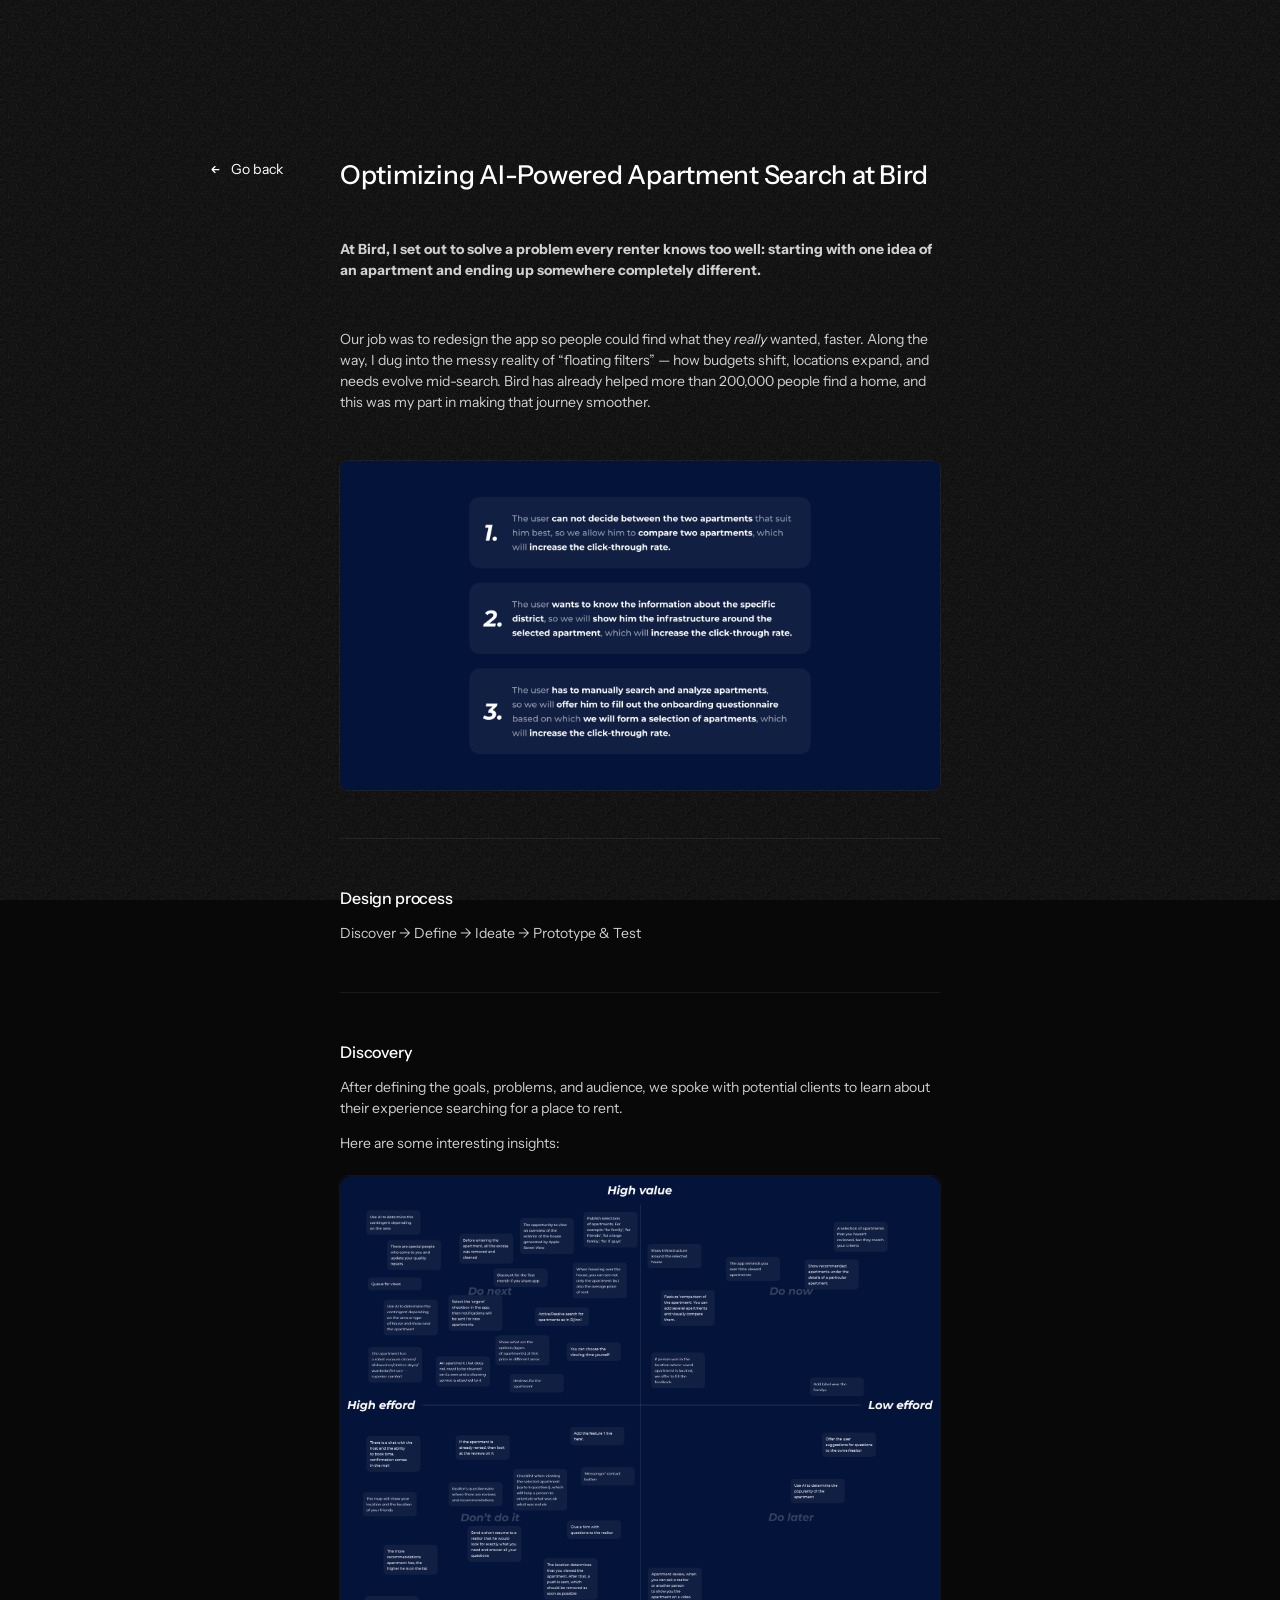
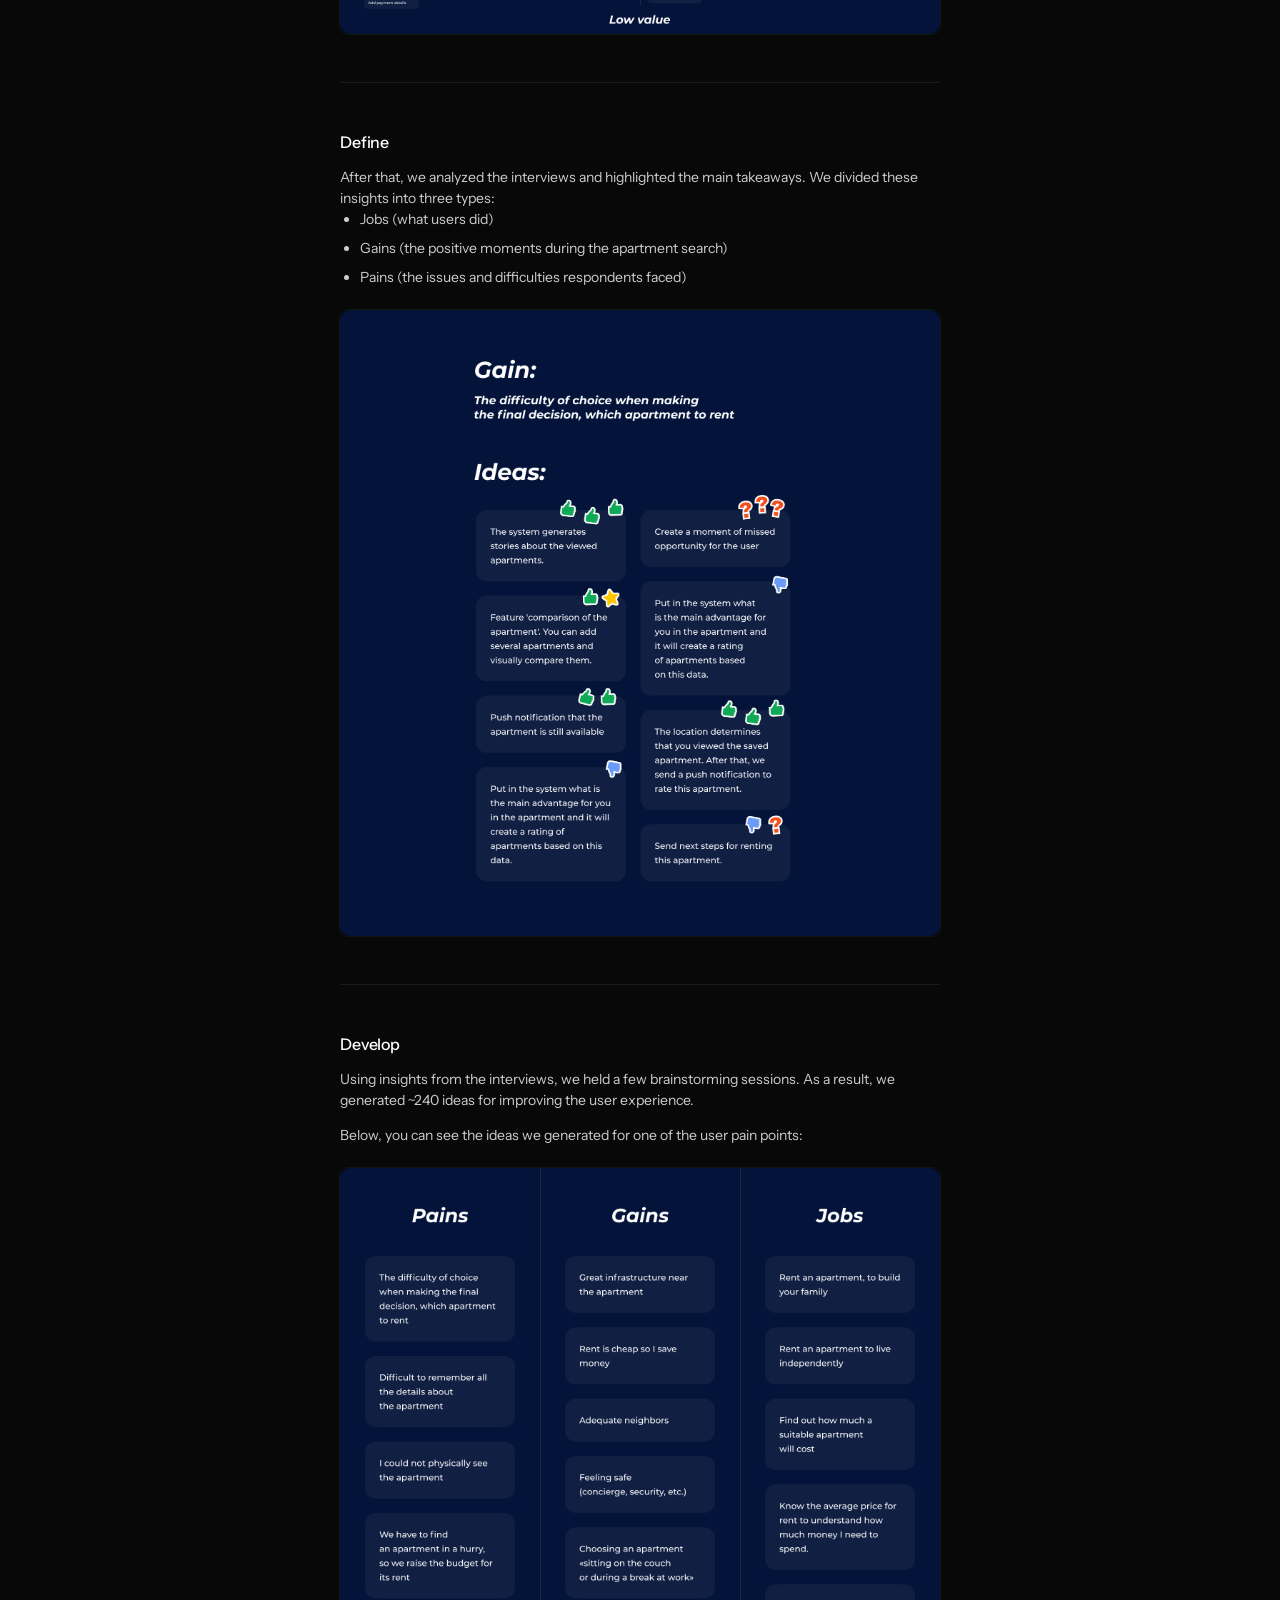
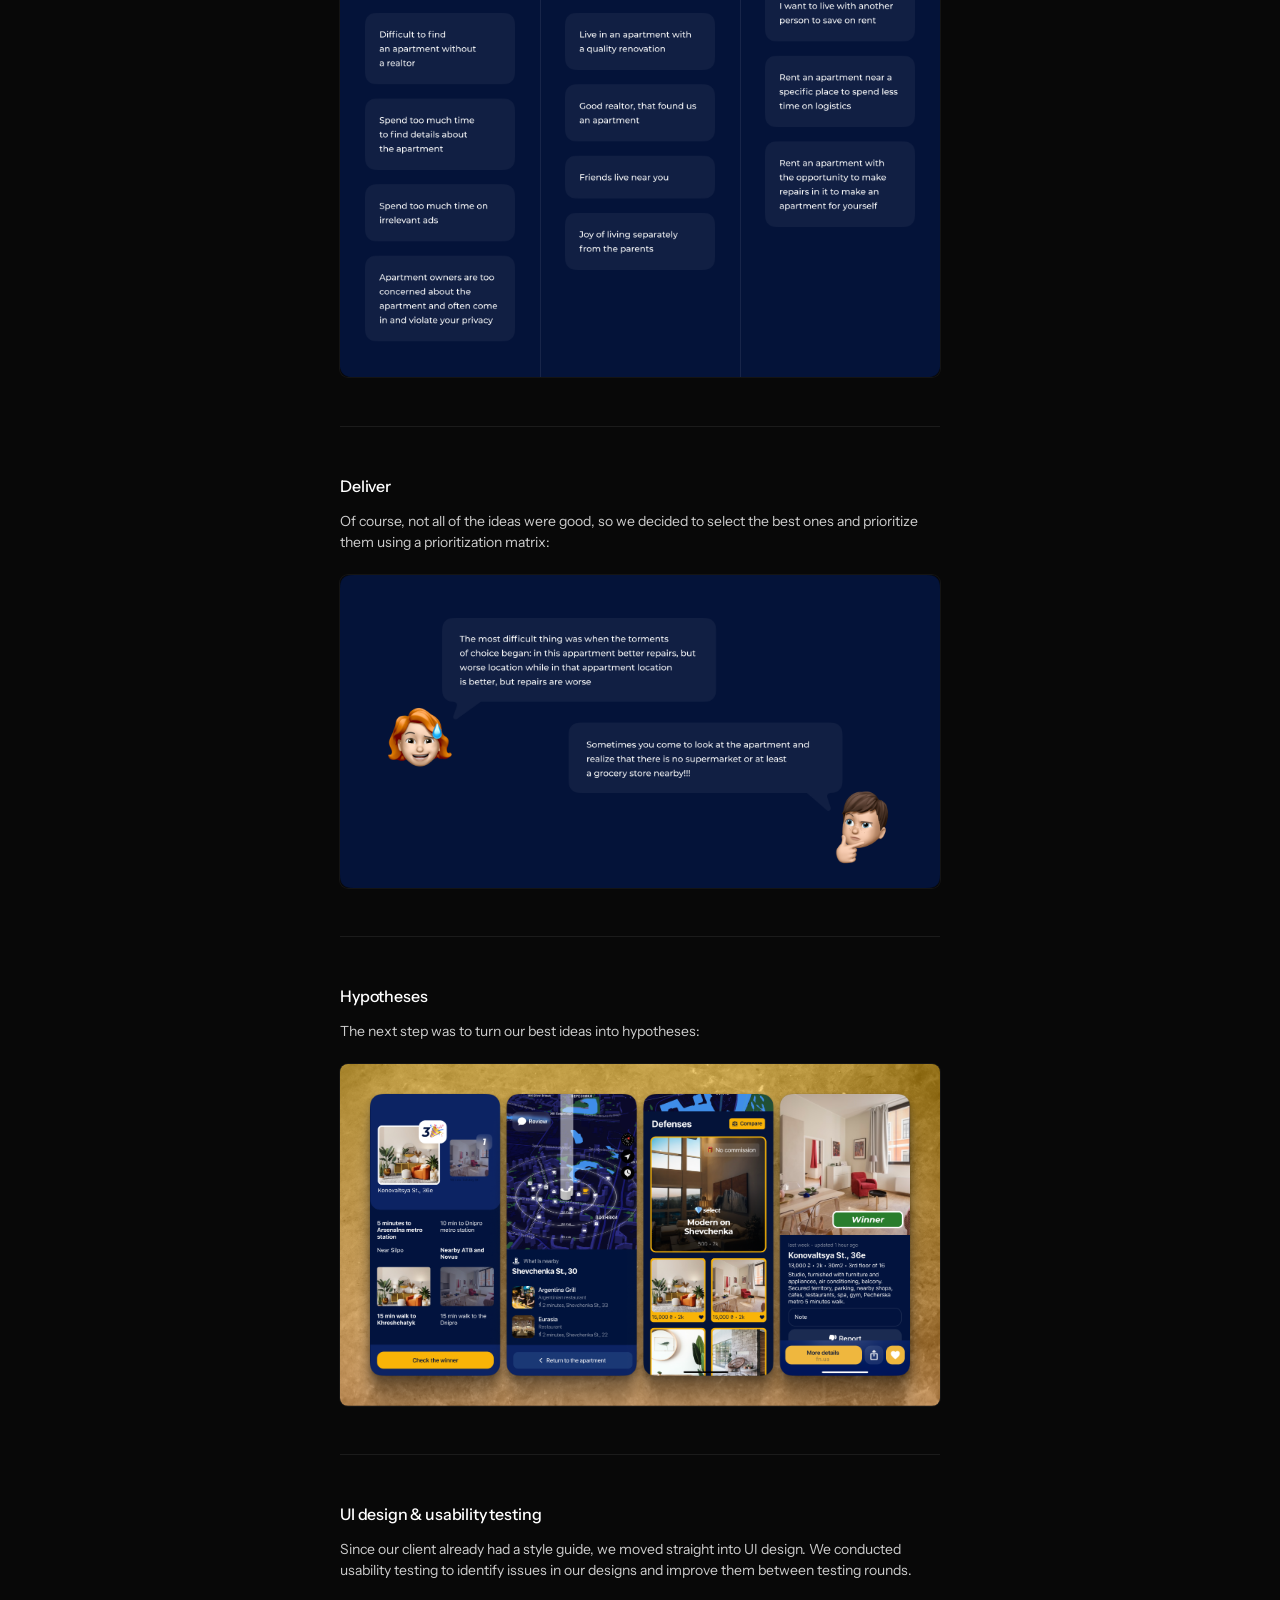
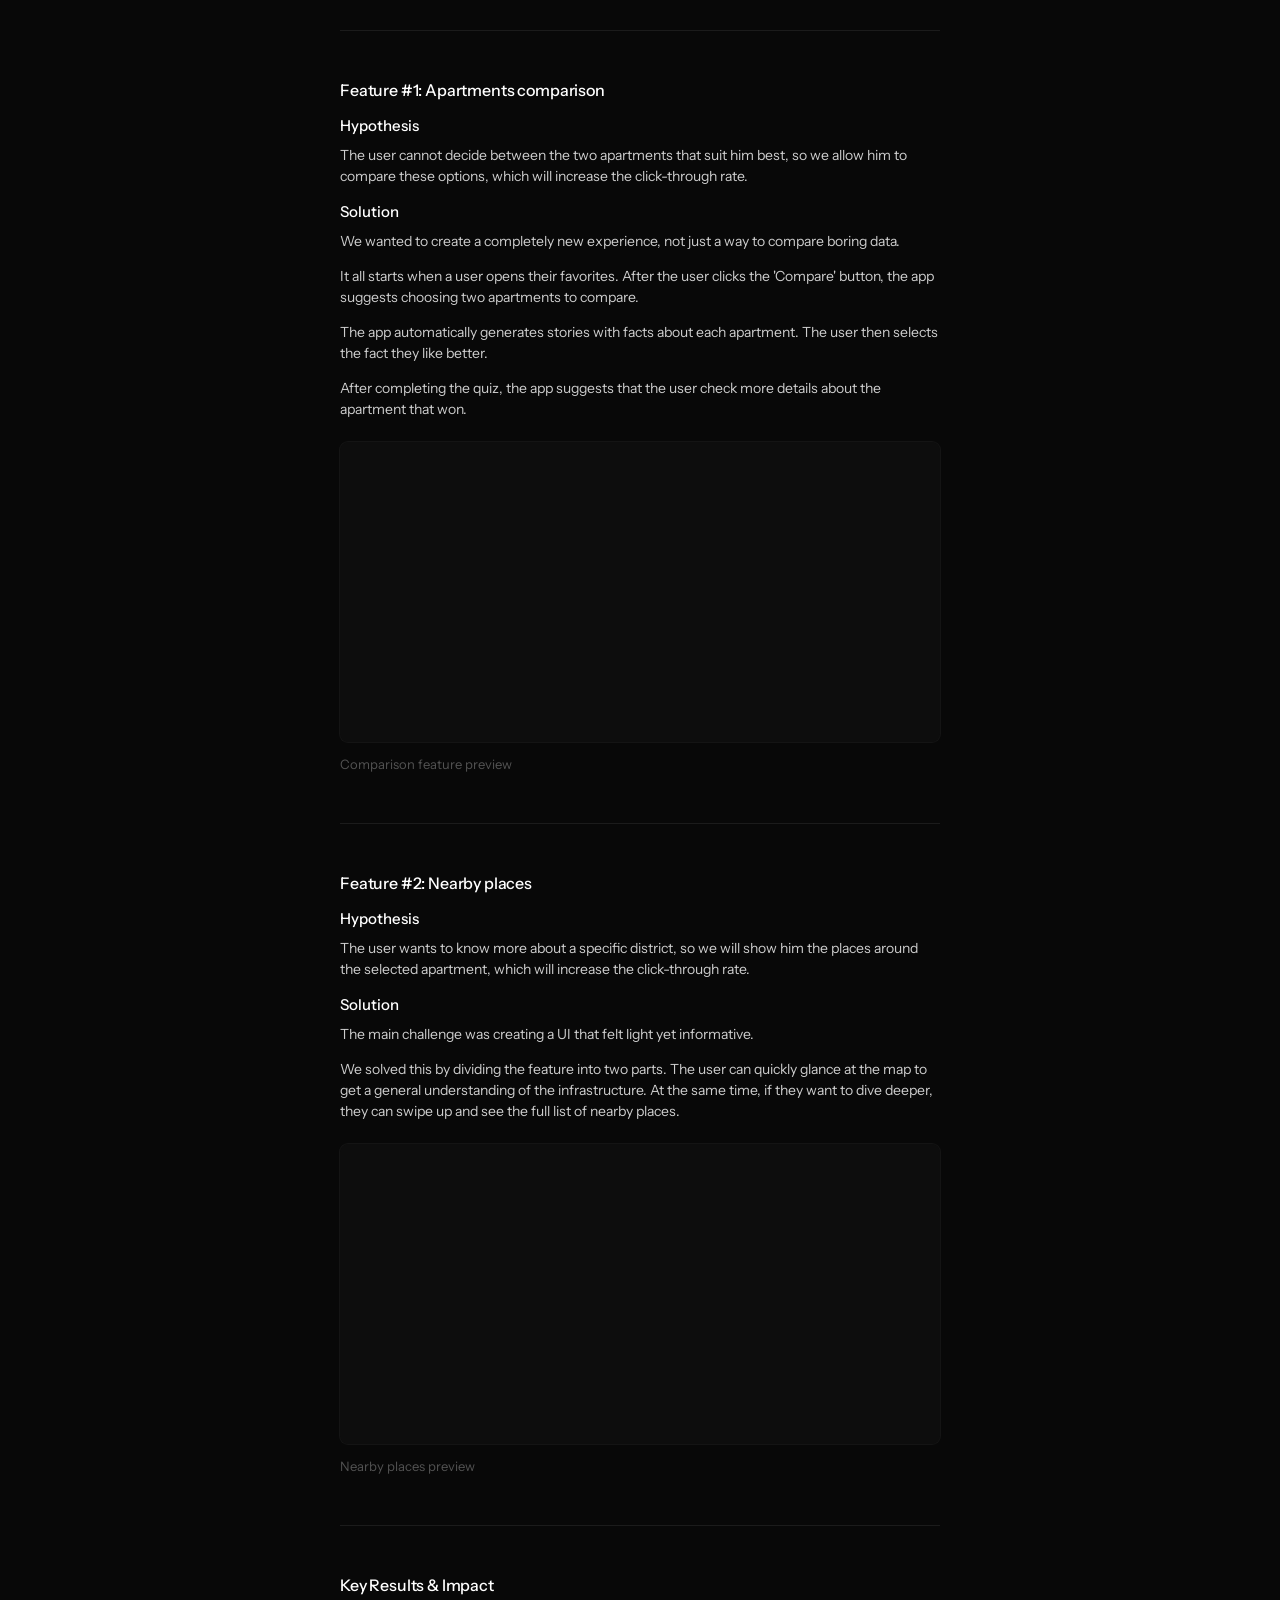
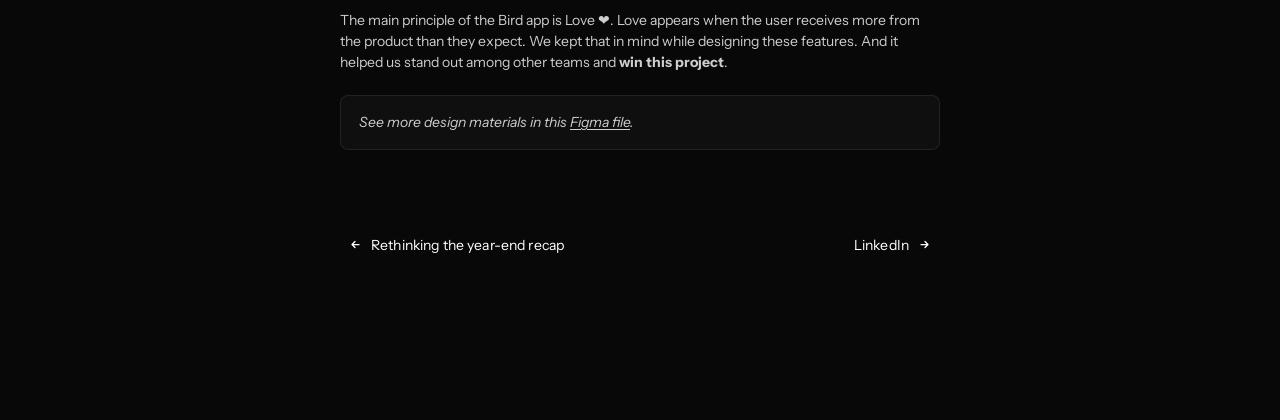
==== commit 8d19ab68: "Simplify lightbox scroll close; keep click FLIP animation" ====
--- a/cases/bird/index.html
+++ b/cases/bird/index.html
@@ -56,17 +56,9 @@
           </a>
         </p>
         <div class="page-shell__stack">
-          <article class="case" data-case-view-root data-case-view="story">
+          <article class="case">
             <header class="case__header">
               <h1 class="case__title">Optimizing AI-Powered Apartment Search at Bird</h1>
-              <div class="case-view-toggle" role="group" aria-label="Bird case study view" data-case-view-toggle>
-                <button class="case-view-toggle__button" type="button" data-case-view-button="visuals" aria-pressed="false">
-                  Visuals
-                </button>
-                <button class="case-view-toggle__button is-active" type="button" data-case-view-button="story" aria-pressed="true">
-                  Story
-                </button>
-              </div>
             </header>
 
             <p class="case__lede" data-case-view-item="story">
--- a/css/styles.css
+++ b/css/styles.css
@@ -803,8 +803,12 @@
   .project-card__thumb-video,
   .project-card__thumb-video.is-loaded,
   .case__figure img,
-  .case__figure img.is-loaded {
+  .case__figure img.is-loaded,
+  .lightbox,
+  .lightbox__image {
     opacity: 1;
+    transition: none;
+    animation: none;
   }
 }
 
@@ -886,126 +890,12 @@
   outline-offset: 3px;
 }
 
-.case__floating-header {
-  position: fixed;
-  top: 16px;
-  left: 50%;
-  width: min(calc(100% - 32px), calc(var(--content-max) + 88px));
-  display: grid;
-  grid-template-columns: 48px minmax(0, 1fr);
-  align-items: center;
-  gap: 8px;
-  opacity: 0;
-  visibility: hidden;
-  transform: translate(-50%, -10px) scale(0.985);
-  pointer-events: none;
-  transition:
-    opacity 180ms ease,
-    transform 220ms cubic-bezier(0.22, 1, 0.36, 1),
-    visibility 180ms ease;
-  z-index: 20;
-}
-
-.case__floating-header.is-visible {
-  opacity: 1;
-  visibility: visible;
-  transform: translate(-50%, 0) scale(1);
-  pointer-events: auto;
-}
-
-.case__floating-back {
-  display: inline-flex;
-  align-items: center;
-  justify-content: center;
-  width: 48px;
-  height: 48px;
-  border: 1px solid rgba(255, 255, 255, 0.1);
-  border-radius: 16px;
-  background: #171717;
-  color: var(--color-heading);
-  text-decoration: none;
-  box-shadow: 0 10px 30px rgba(0, 0, 0, 0.22);
-}
-
-.case__floating-back:hover {
-  background: rgba(255, 255, 255, 0.05);
-}
-
-.case__floating-back:focus-visible {
-  outline: 2px solid rgba(255, 255, 255, 0.85);
-  outline-offset: 3px;
-}
-
-.case__floating-back svg {
-  display: block;
-  width: 15px;
-  height: 15px;
-}
-
-.case__floating-main {
-  display: flex;
-  align-items: center;
-  justify-content: space-between;
-  gap: 16px;
-  min-width: 0;
-  padding: 16px;
-  border: 1px solid rgba(255, 255, 255, 0.1);
-  border-radius: 16px;
-  background: #171717;
-  box-shadow: 0 10px 30px rgba(0, 0, 0, 0.22);
-}
-
-.case__floating-title {
-  min-width: 0;
-  margin: 0;
-  font-size: 14px;
-  font-weight: 500;
-  line-height: 21px;
-  letter-spacing: 0.01em;
-  color: var(--color-heading);
-  white-space: nowrap;
-  overflow: hidden;
-  text-overflow: ellipsis;
-}
-
-.case__floating-toggle {
-  flex-shrink: 0;
-}
-
-.case__floating-toggle .case-view-toggle__button {
-  font-weight: 500;
-}
-
-[data-case-view-root].is-floating-header-visible > .case-view-toggle,
-[data-case-view-root].is-floating-header-visible > .case__header .case-view-toggle {
-  opacity: 0;
-  pointer-events: none;
-  transition: opacity 140ms ease;
-}
-
 [data-case-view="visuals"] [data-case-view-item="story"] {
   display: none !important;
 }
 
 [data-case-view="story"] [data-case-view-item="visuals"] {
   display: none !important;
-}
-
-.case-layout-gallery .page-shell {
-  width: min(100%, calc(1342px + 48px));
-  max-width: calc(1342px + 48px);
-  padding-inline: 24px;
-}
-
-.case-layout-gallery .case__back--sticky {
-  position: static;
-  height: auto;
-  width: min(100%, 600px);
-  margin: 0 auto 32px;
-}
-
-.case-layout-gallery .case__back--sticky .case__back-link {
-  top: 0;
 }
 
 .case--gallery-layout .case__header,
@@ -1018,7 +908,7 @@
 }
 
 .case--gallery-layout .case__figure--video[data-case-view-item="story"] {
-  width: min(100%, var(--case-media-breakout-width));
+  width: min(100%, 600px);
   align-self: center;
 }
 
@@ -1034,15 +924,6 @@
 
 .case--gallery-layout .case__lede {
   line-height: 22px;
-}
-
-.case-layout-gallery .case-view-toggle {
-  width: min(100%, 262px);
-}
-
-.case-layout-gallery .case-view-toggle__button {
-  min-width: 0;
-  flex: 1 0 0;
 }
 
 .case-gallery {
@@ -1075,7 +956,7 @@
 
 .case__figure {
   margin: 0;
-  width: min(100%, var(--case-media-breakout-width));
+  width: min(100%, var(--content-max));
   margin-inline: auto;
   border-radius: 0;
   overflow: visible;
@@ -1403,16 +1284,6 @@
     filter: blur(14px);
   }
 }
-
-@media (min-width: 768px) {
-  .case__section > .case__figure {
-    width: var(--case-media-breakout-width);
-    max-width: none;
-    margin-left: calc(50% - (var(--case-media-breakout-width) / 2));
-    margin-right: calc(50% - (var(--case-media-breakout-width) / 2));
-  }
-}
-
 
 .image-compare {
   --compare-aspect-ratio: 1 / 1;
@@ -1736,45 +1607,35 @@
 }
 
 
-.lightbox-open {
-  overflow: hidden;
-}
-
 .lightbox {
   position: fixed;
   inset: 0;
-  display: flex;
-  align-items: center;
-  justify-content: center;
-  padding: 24px;
-  background: rgba(8, 8, 8, 0.92);
-  opacity: 0;
+  padding: 0;
+  background: rgba(8, 8, 8, 0);
   visibility: hidden;
+  pointer-events: none;
   transition:
-    opacity 160ms ease,
-    visibility 160ms ease;
+    background-color 220ms cubic-bezier(0.23, 1, 0.32, 1),
+    visibility 220ms ease;
   z-index: 1000;
 }
 
 .lightbox.is-open {
-  opacity: 1;
   visibility: visible;
+  background: rgba(8, 8, 8, 0.78);
 }
 
 .lightbox__dialog {
   position: relative;
-  width: min(100%, 1200px);
-  max-height: 100%;
-  display: flex;
-  flex-direction: column;
-  gap: 16px;
+  width: 100%;
+  height: 100%;
+  max-height: none;
+  display: block;
+  pointer-events: none;
 }
 
 .lightbox__toolbar {
-  display: flex;
-  align-items: center;
-  justify-content: flex-end;
-  gap: 8px;
+  display: none !important;
 }
 
 .lightbox__toolbar-spacer {
@@ -1816,19 +1677,29 @@
 }
 
 .lightbox__stage {
-  display: flex;
-  align-items: center;
-  justify-content: center;
-  overflow: auto;
+  position: relative;
+  width: 100%;
+  height: 100%;
+  overflow: visible;
+  pointer-events: none;
+}
+
+.lightbox__image {
+  position: fixed;
+  top: 0;
+  left: 0;
+  width: 0;
+  height: 0;
+  max-width: none;
+  max-height: none;
+  margin: 0;
   border-radius: 12px;
-}
-
-.lightbox__image {
-  max-width: 100%;
-  max-height: calc(100vh - 140px);
-  transform-origin: center center;
-  transition: transform 120ms ease;
-  cursor: grab;
+  box-shadow: 0 0 0 1px var(--color-media-border);
+  cursor: zoom-out;
+  pointer-events: auto;
+  user-select: none;
+  -webkit-user-drag: none;
+  will-change: top, left, width, height, opacity, border-radius;
 }
 
 .lightbox__video {
@@ -1839,16 +1710,22 @@
   background: #0d0d0d;
 }
 
-.lightbox__image.is-zoomed {
-  cursor: zoom-out;
+.lightbox__image[hidden],
+.lightbox__video[hidden] {
+  display: none !important;
 }
 
 .lightbox__caption {
-  margin: 0;
-  font-size: 0.8125rem;
-  line-height: var(--line-height-body);
-  color: var(--color-text-muted);
-  text-align: center;
+  display: none !important;
+}
+
+.case__figure > img,
+.case-gallery__item > img {
+  cursor: zoom-in;
+}
+
+.is-lightbox-source-hidden {
+  visibility: hidden;
 }
 
 @media (max-width: 879px) {
@@ -1877,26 +1754,6 @@
     gap: 0.5rem;
   }
 
-  .case__floating-header {
-    width: calc(100% - 32px);
-    grid-template-columns: 1fr;
-    gap: 8px;
-  }
-
-  .case__floating-back {
-    display: none;
-  }
-
-  .case__floating-main {
-    padding: 12px;
-    align-items: flex-start;
-    flex-direction: column;
-  }
-
-  .case__floating-title {
-    white-space: normal;
-  }
-
   .case__pager-link,
   .case__pager-link--next {
     max-width: 100%;
@@ -1909,16 +1766,8 @@
     justify-content: flex-start;
   }
 
-  .case-layout-gallery .page-shell {
-    width: min(100%, calc(100vw - 32px));
-    max-width: none;
-    padding-inline: 16px;
-  }
-
-  .case-layout-gallery .case__back--sticky,
   .case--gallery-layout .case__header,
   .case--gallery-layout .case__lede,
-  .case--gallery-layout .case-view-toggle,
   .case--gallery-layout .case__figure--video[data-case-view-item="story"],
   .case--gallery-layout .case__section,
   .case--gallery-layout .case__divider {
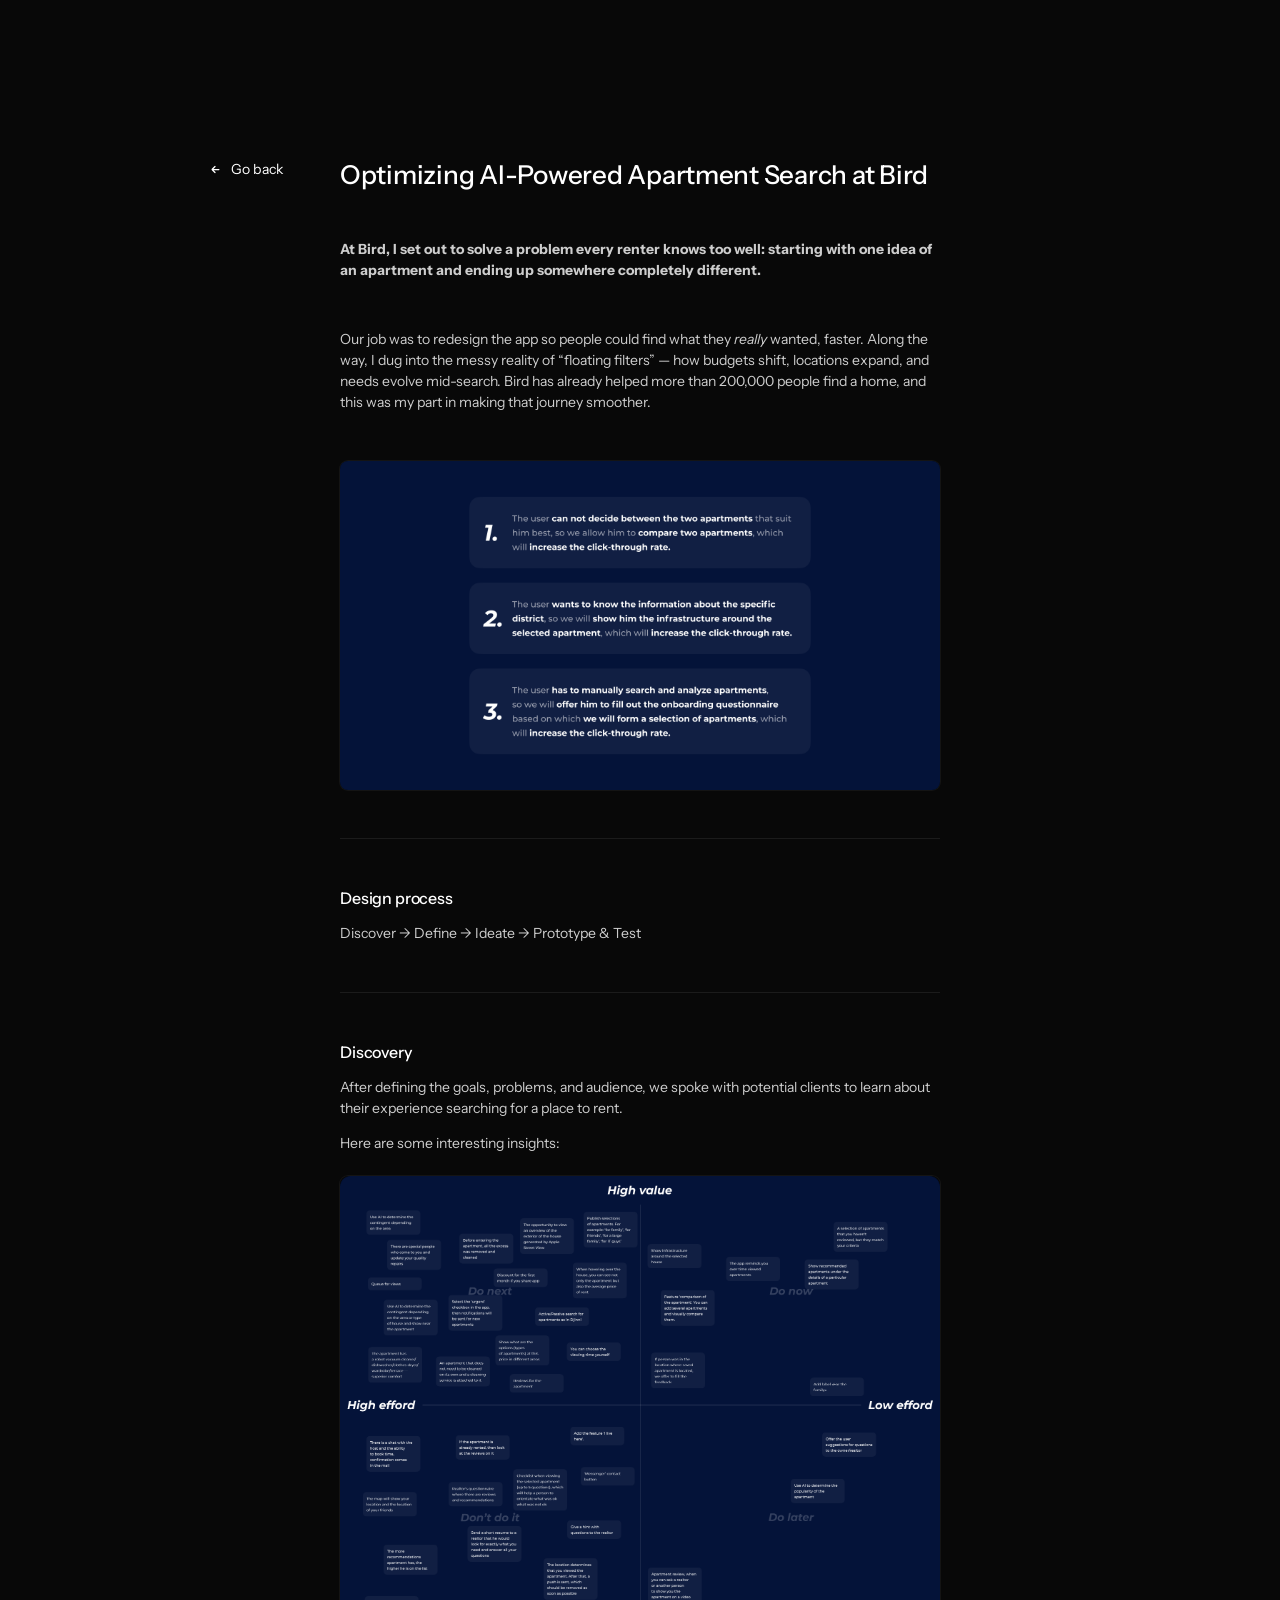
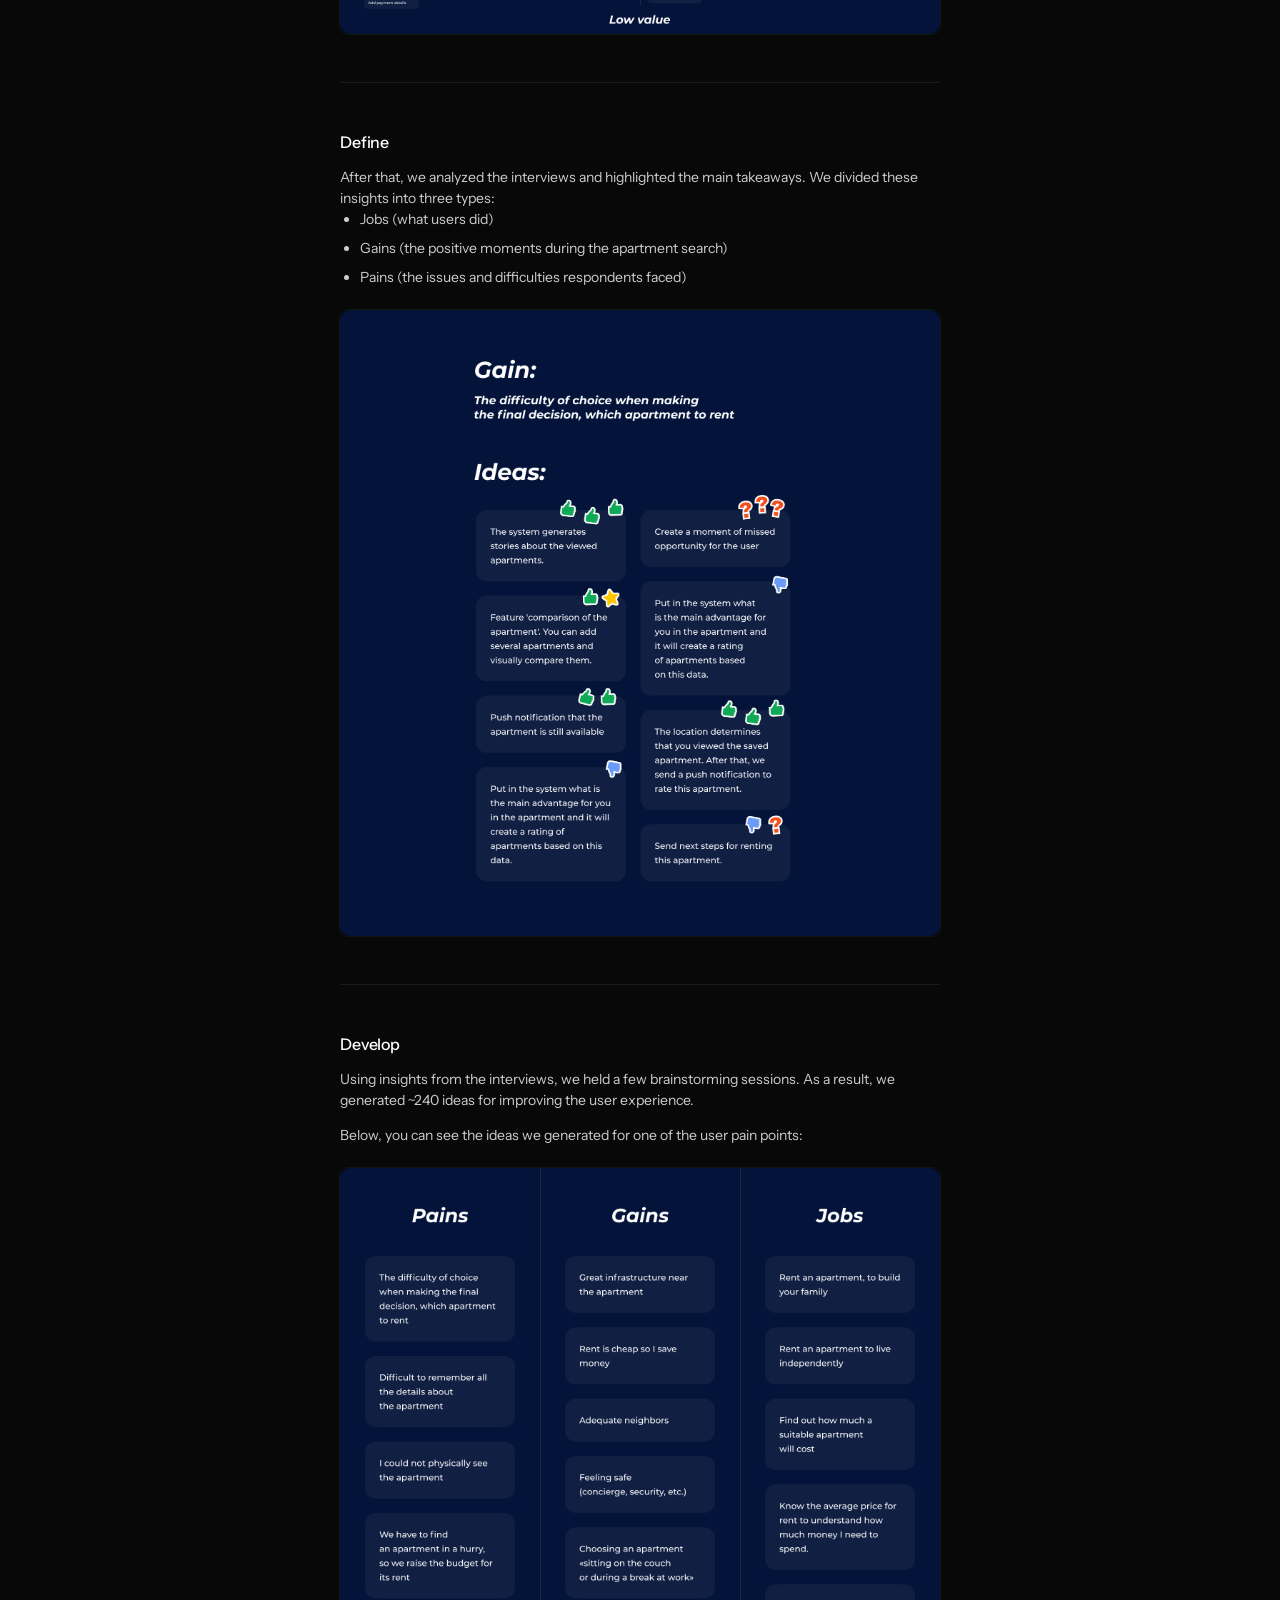
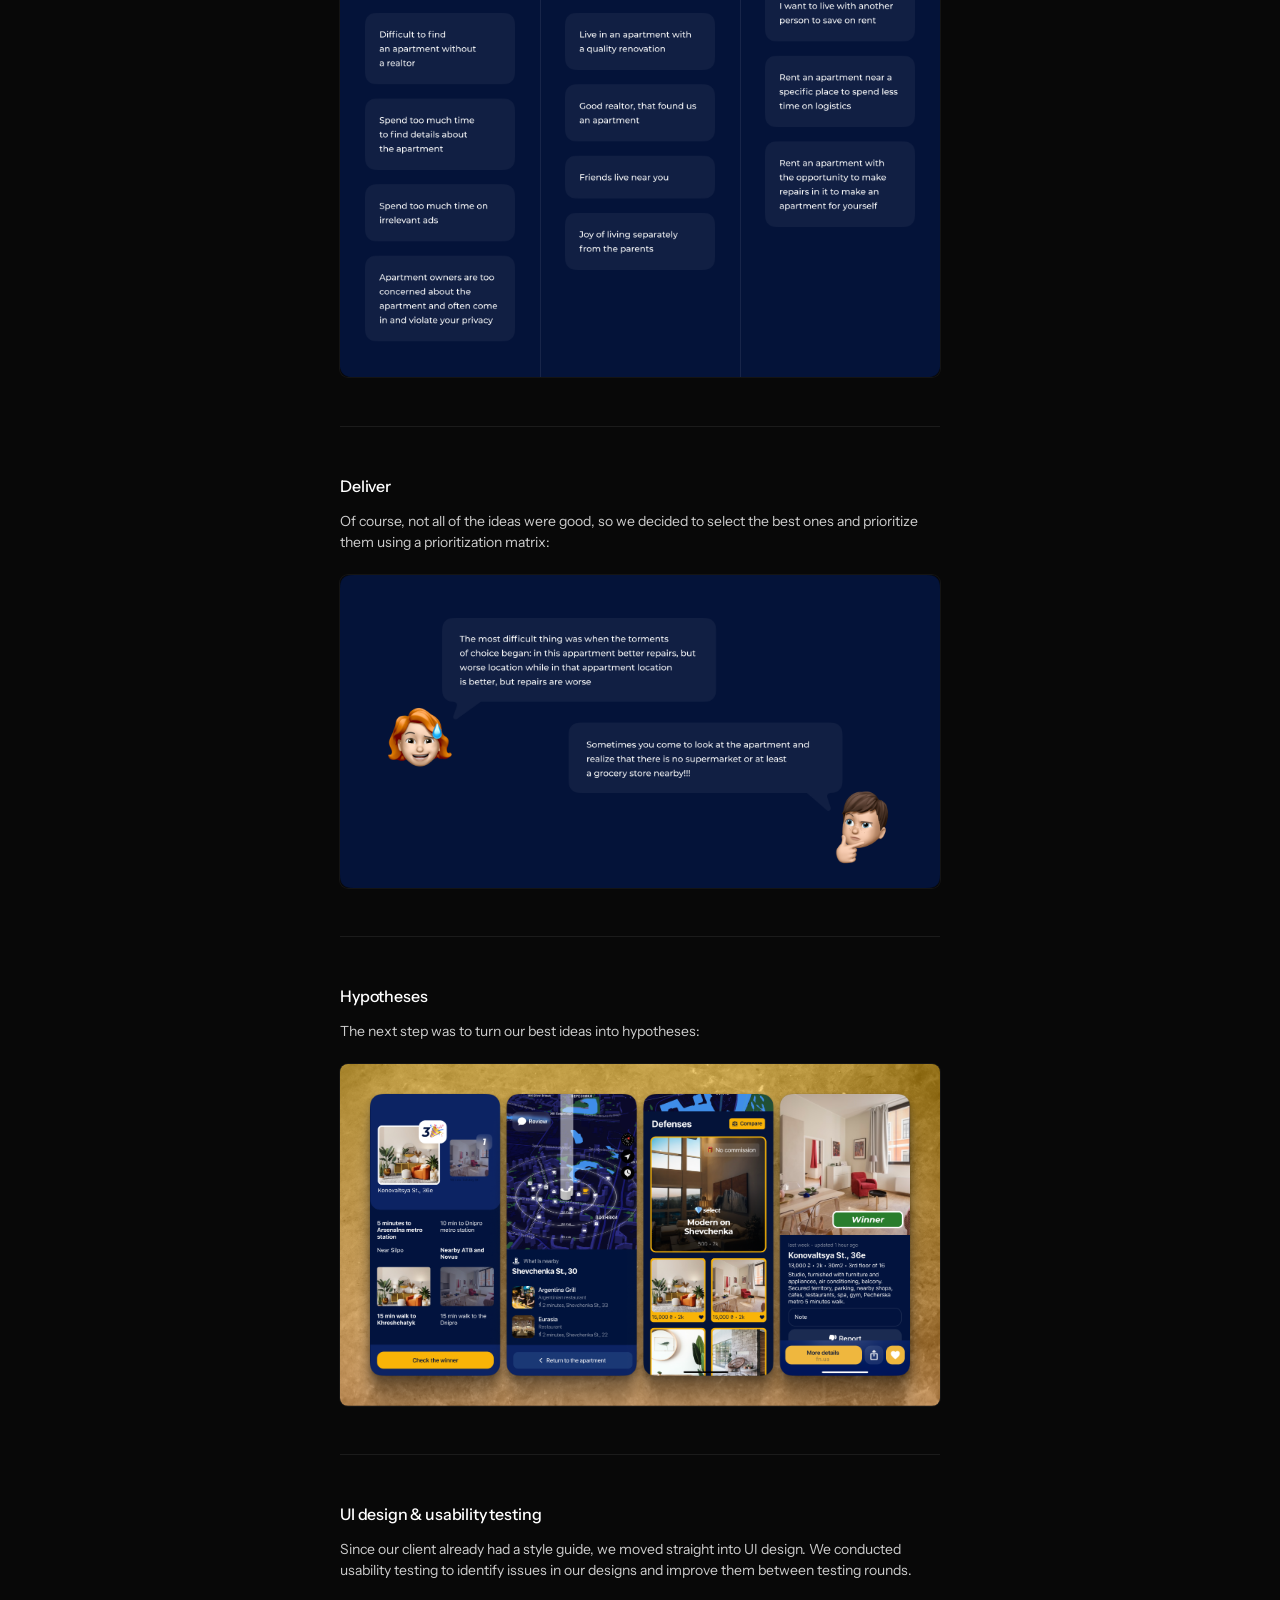
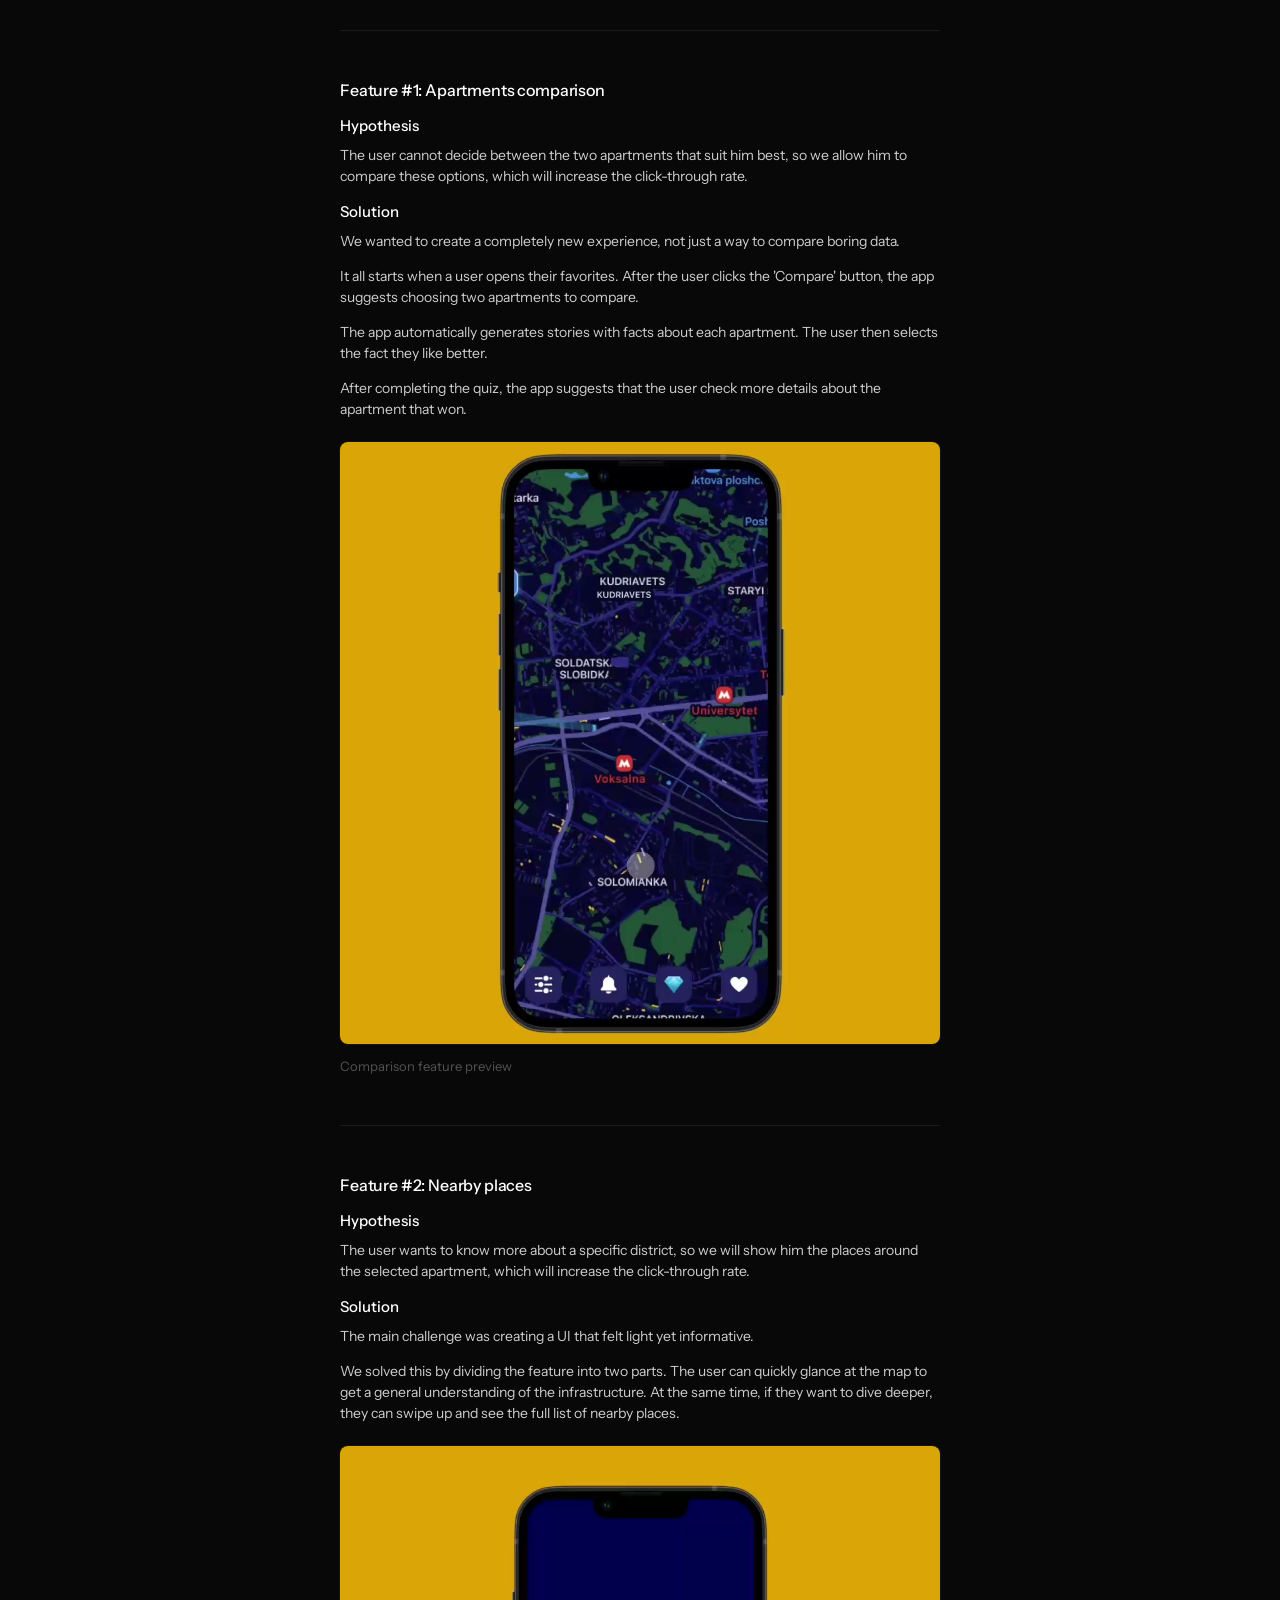
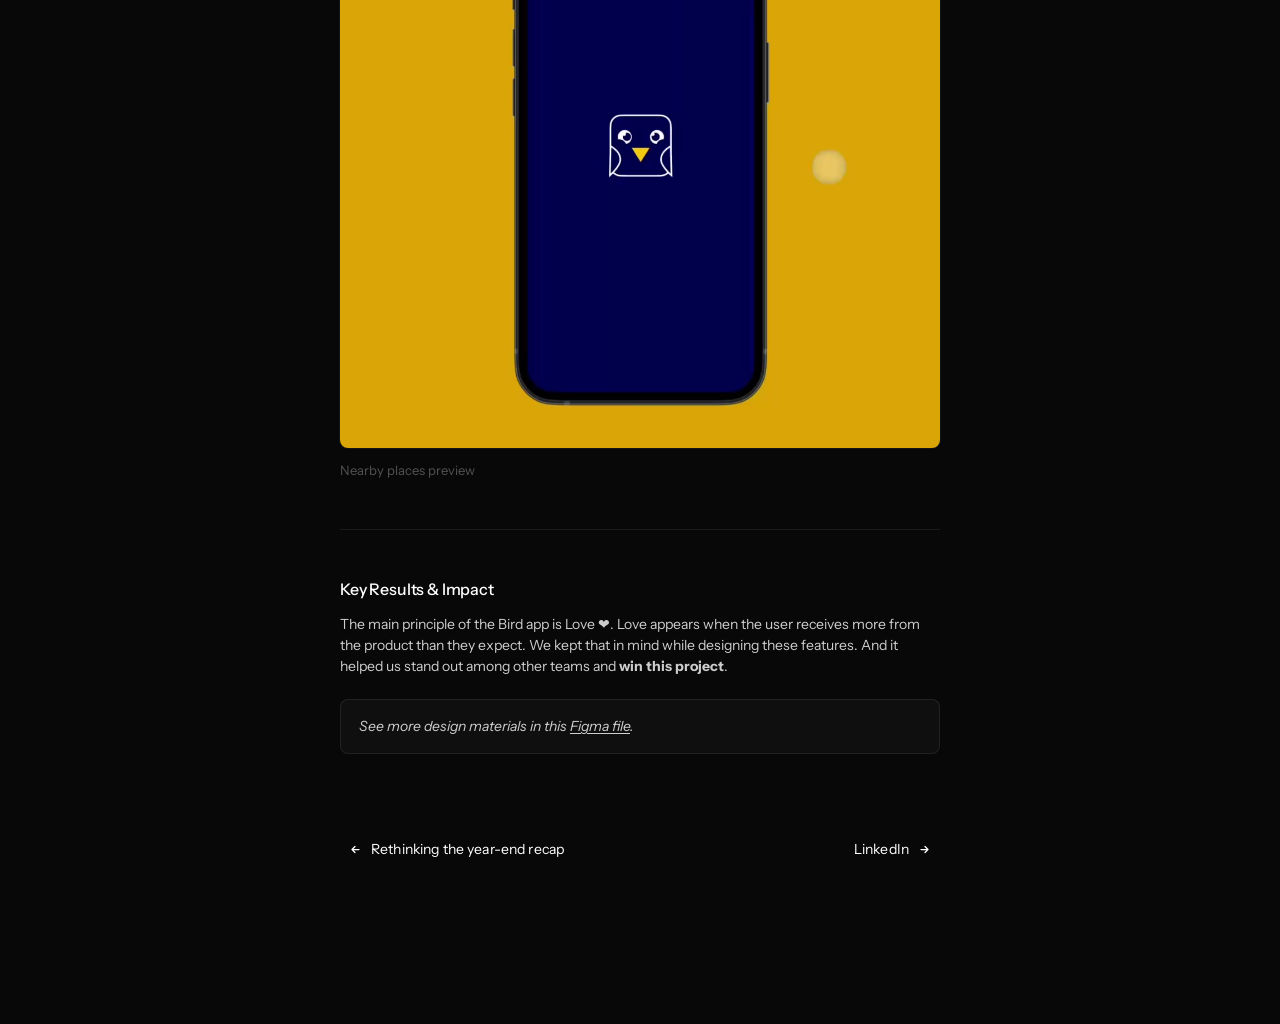
==== commit c29fea11: "Add surveys demo card and lazy-load case videos" ====
--- a/cases/bird/index.html
+++ b/cases/bird/index.html
@@ -238,8 +238,15 @@
               </p>
 
               <figure class="case__figure case__figure--video">
-                <video muted loop playsinline preload="metadata" aria-label="Bird apartment comparison feature preview">
-                  <source src="../../assets/cases/bird/7.mp4" type="video/mp4" />
+                <video
+                  muted
+                  loop
+                  playsinline
+                  preload="none"
+                  poster="../../assets/cases/bird/7-poster.jpg"
+                  aria-label="Bird apartment comparison feature preview"
+                >
+                  <source data-src="../../assets/cases/bird/7.mp4" type="video/mp4" />
                   Your browser does not support the video tag.
                 </video>
                 <figcaption class="case__caption">Comparison feature preview</figcaption>
@@ -266,8 +273,15 @@
               </p>
 
               <figure class="case__figure case__figure--video">
-                <video muted loop playsinline preload="metadata" aria-label="Bird nearby places feature preview">
-                  <source src="../../assets/cases/bird/8.mp4" type="video/mp4" />
+                <video
+                  muted
+                  loop
+                  playsinline
+                  preload="none"
+                  poster="../../assets/cases/bird/8-poster.jpg"
+                  aria-label="Bird nearby places feature preview"
+                >
+                  <source data-src="../../assets/cases/bird/8.mp4" type="video/mp4" />
                   Your browser does not support the video tag.
                 </video>
                 <figcaption class="case__caption">Nearby places preview</figcaption>
--- a/css/styles.css
+++ b/css/styles.css
@@ -22,6 +22,8 @@
   --aspect-project: 16 / 9;
   --noise-opacity: 0.25;
   --noise-size: 80px;
+  --noise-image:
+    url("data:image/svg+xml,%3Csvg xmlns='http://www.w3.org/2000/svg' width='160' height='160' viewBox='0 0 160 160' fill='none'%3E%3Cfilter id='noise' x='0' y='0' width='160' height='160' filterUnits='userSpaceOnUse' color-interpolation-filters='sRGB'%3E%3CfeTurbulence type='fractalNoise' baseFrequency='0.85' numOctaves='2' seed='8023' stitchTiles='stitch' result='turbulence'/%3E%3CfeColorMatrix in='turbulence' type='saturate' values='0' result='desaturated'/%3E%3CfeComponentTransfer in='desaturated' result='grain'%3E%3CfeFuncA type='table' tableValues='0 0.12 0.22 0.34 0.46 0.58 0.7 0.82'/%3E%3C/feComponentTransfer%3E%3C/filter%3E%3Crect width='160' height='160' filter='url(%23noise)' fill='%23000'/%3E%3C/svg%3E");
   --page-shell-gutter: 0px;
   --intro-gap: 1rem; /* 16px */
   --intro-link-gap: 1rem; /* 16px */
@@ -114,10 +116,12 @@
   min-height: 100%;
   -webkit-text-size-adjust: 100%;
   background-color: var(--color-bg);
-  background-image: radial-gradient(ellipse 130% 58% at 50% -20%, var(--color-bg-top) 0%, var(--color-bg) 58%);
-  background-repeat: no-repeat;
-  background-size: 100% 100%;
-  background-position: center top;
+  background-image:
+    var(--noise-image),
+    radial-gradient(ellipse 130% 58% at 50% -20%, var(--color-bg-top) 0%, var(--color-bg) 58%);
+  background-repeat: repeat, no-repeat;
+  background-size: var(--noise-size) var(--noise-size), 100% 100%;
+  background-position: left top, center top;
 }
 
 body {
@@ -169,18 +173,6 @@
     opacity: 1;
     transform: translateY(0);
   }
-}
-
-body::before {
-  content: "";
-  position: fixed;
-  inset: 0;
-  pointer-events: none;
-  opacity: var(--noise-opacity);
-  background-image: url("../assets/noise-tile.svg");
-  background-repeat: repeat;
-  background-size: var(--noise-size) var(--noise-size);
-  z-index: -1;
 }
 
 img,
@@ -577,12 +569,6 @@
   height: 100%;
   object-fit: cover;
   object-position: center top;
-  opacity: 0;
-  transition: opacity 180ms ease;
-}
-
-.project-card__video.is-loaded {
-  opacity: 1;
 }
 
 .project-card__image {
@@ -614,12 +600,6 @@
 }
 
 .project-card__thumb-video {
-  opacity: 0;
-  transition: opacity 180ms ease;
-}
-
-.project-card__thumb-video.is-loaded {
-  opacity: 1;
 }
 
 .project-card__compact-main {
@@ -907,6 +887,11 @@
   align-self: center;
 }
 
+.case--gallery-layout .case__demo-card {
+  width: min(100%, 632px);
+  align-self: center;
+}
+
 .case--gallery-layout .case__figure--video[data-case-view-item="story"] {
   width: min(100%, 600px);
   align-self: center;
@@ -1022,6 +1007,112 @@
   font-size: var(--font-size-base);
   line-height: var(--line-height-body);
   color: var(--color-text);
+}
+
+.case__demo-card {
+  display: block;
+  border: 1px solid rgba(255, 255, 255, 0.05);
+  border-radius: var(--radius-card);
+  overflow: hidden;
+  background: transparent;
+  color: inherit;
+  text-decoration: none;
+  transition: border-color var(--intro-link-transition-duration) var(--intro-link-transition-ease);
+}
+
+.case__demo-card-media-shell {
+  padding: 16px 16px 0;
+  background: rgba(255, 255, 255, 0.1);
+  transition: background-color var(--intro-link-transition-duration) var(--intro-link-transition-ease);
+}
+
+.case__demo-card-media {
+  aspect-ratio: 600 / 232.845;
+  overflow: hidden;
+}
+
+.case__demo-card-media img {
+  display: block;
+  width: 100%;
+  height: 100%;
+  object-fit: cover;
+  object-position: center top;
+}
+
+.case__demo-card-footer {
+  padding: 8px;
+  border-top: 1px solid rgba(255, 255, 255, 0.05);
+}
+
+.case__demo-card-cta {
+  display: inline-flex;
+  align-items: center;
+  gap: 8px;
+  padding: 4px 8px;
+  border-radius: 8px;
+  font-size: 14px;
+  line-height: 21px;
+  letter-spacing: 0.01em;
+  color: var(--color-heading);
+  opacity: 0.5;
+  transition: color var(--intro-link-transition-duration) var(--intro-link-transition-ease);
+}
+
+.case__demo-card-cta-icon {
+  display: inline-flex;
+  width: 15px;
+  height: 15px;
+  flex-shrink: 0;
+}
+
+.case__demo-card-cta-icon svg {
+  display: block;
+  width: 100%;
+  height: 100%;
+}
+
+.case__demo-card-icon-pass {
+  transform-box: fill-box;
+  transform-origin: 50% 50%;
+}
+
+.case__demo-card-icon-pass--outgoing {
+  transform: translate(0, 0);
+}
+
+.case__demo-card-icon-pass--incoming {
+  transform: translate(var(--linkedin-arrow-enter-x), var(--linkedin-arrow-enter-y));
+}
+
+.case__demo-card:hover {
+  border-color: rgba(255, 255, 255, 0.15);
+}
+
+.case__demo-card:focus-visible {
+  outline: 2px solid rgba(255, 255, 255, 0.85);
+  outline-offset: 4px;
+  border-color: rgba(255, 255, 255, 0.15);
+}
+
+.case__demo-card:hover .case__demo-card-media-shell,
+.case__demo-card:focus-visible .case__demo-card-media-shell {
+  background: rgba(255, 255, 255, 0.15);
+}
+
+.case__demo-card:hover .case__demo-card-cta,
+.case__demo-card:focus-visible .case__demo-card-cta {
+  color: var(--color-heading);
+  opacity: 1;
+}
+
+.case__demo-card:hover .case__demo-card-icon-pass--outgoing,
+.case__demo-card:focus-visible .case__demo-card-icon-pass--outgoing {
+  animation: intro-linkedin-arrow-out var(--linkedin-arrow-exchange-total-duration) var(--linkedin-arrow-repeat-count) both;
+}
+
+.case__demo-card:hover .case__demo-card-icon-pass--incoming,
+.case__demo-card:focus-visible .case__demo-card-icon-pass--incoming {
+  animation: intro-linkedin-arrow-in var(--linkedin-arrow-exchange-total-duration) var(--linkedin-arrow-repeat-count) both;
 }
 
 .case__divider {
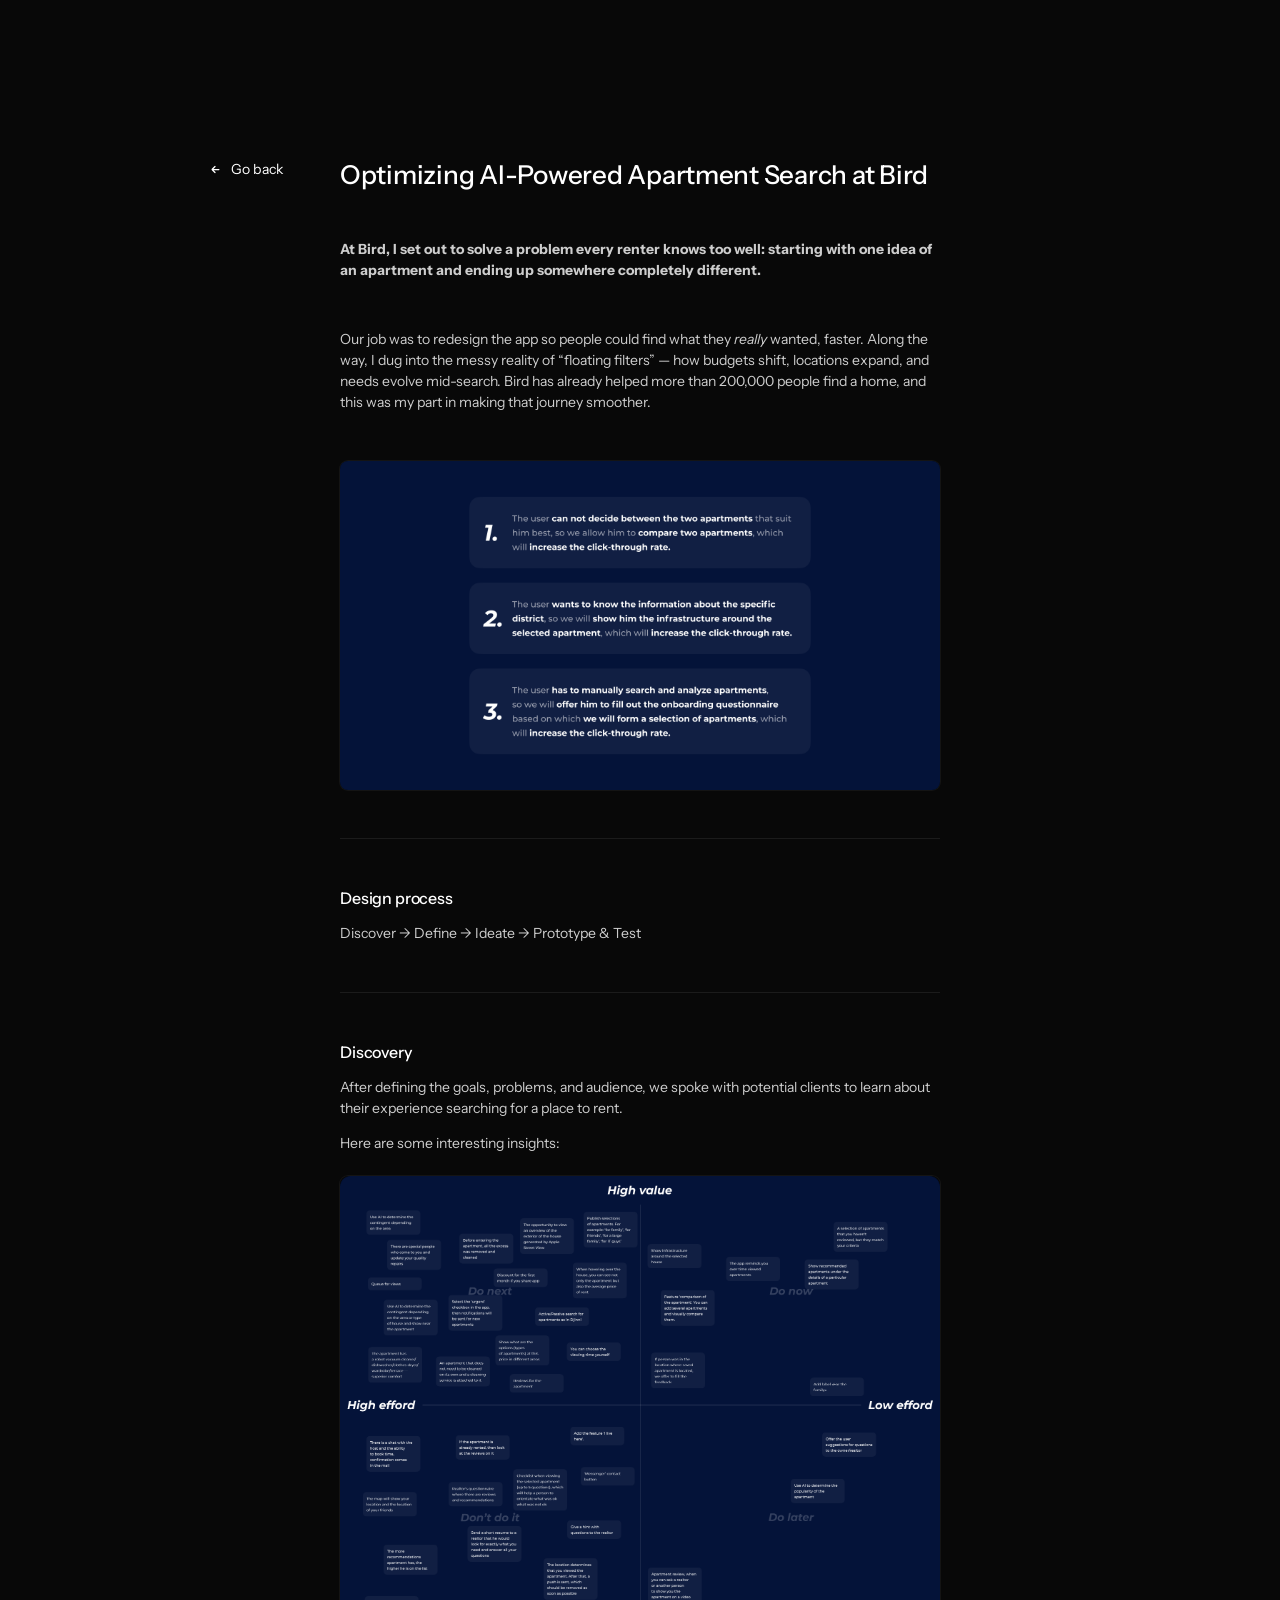
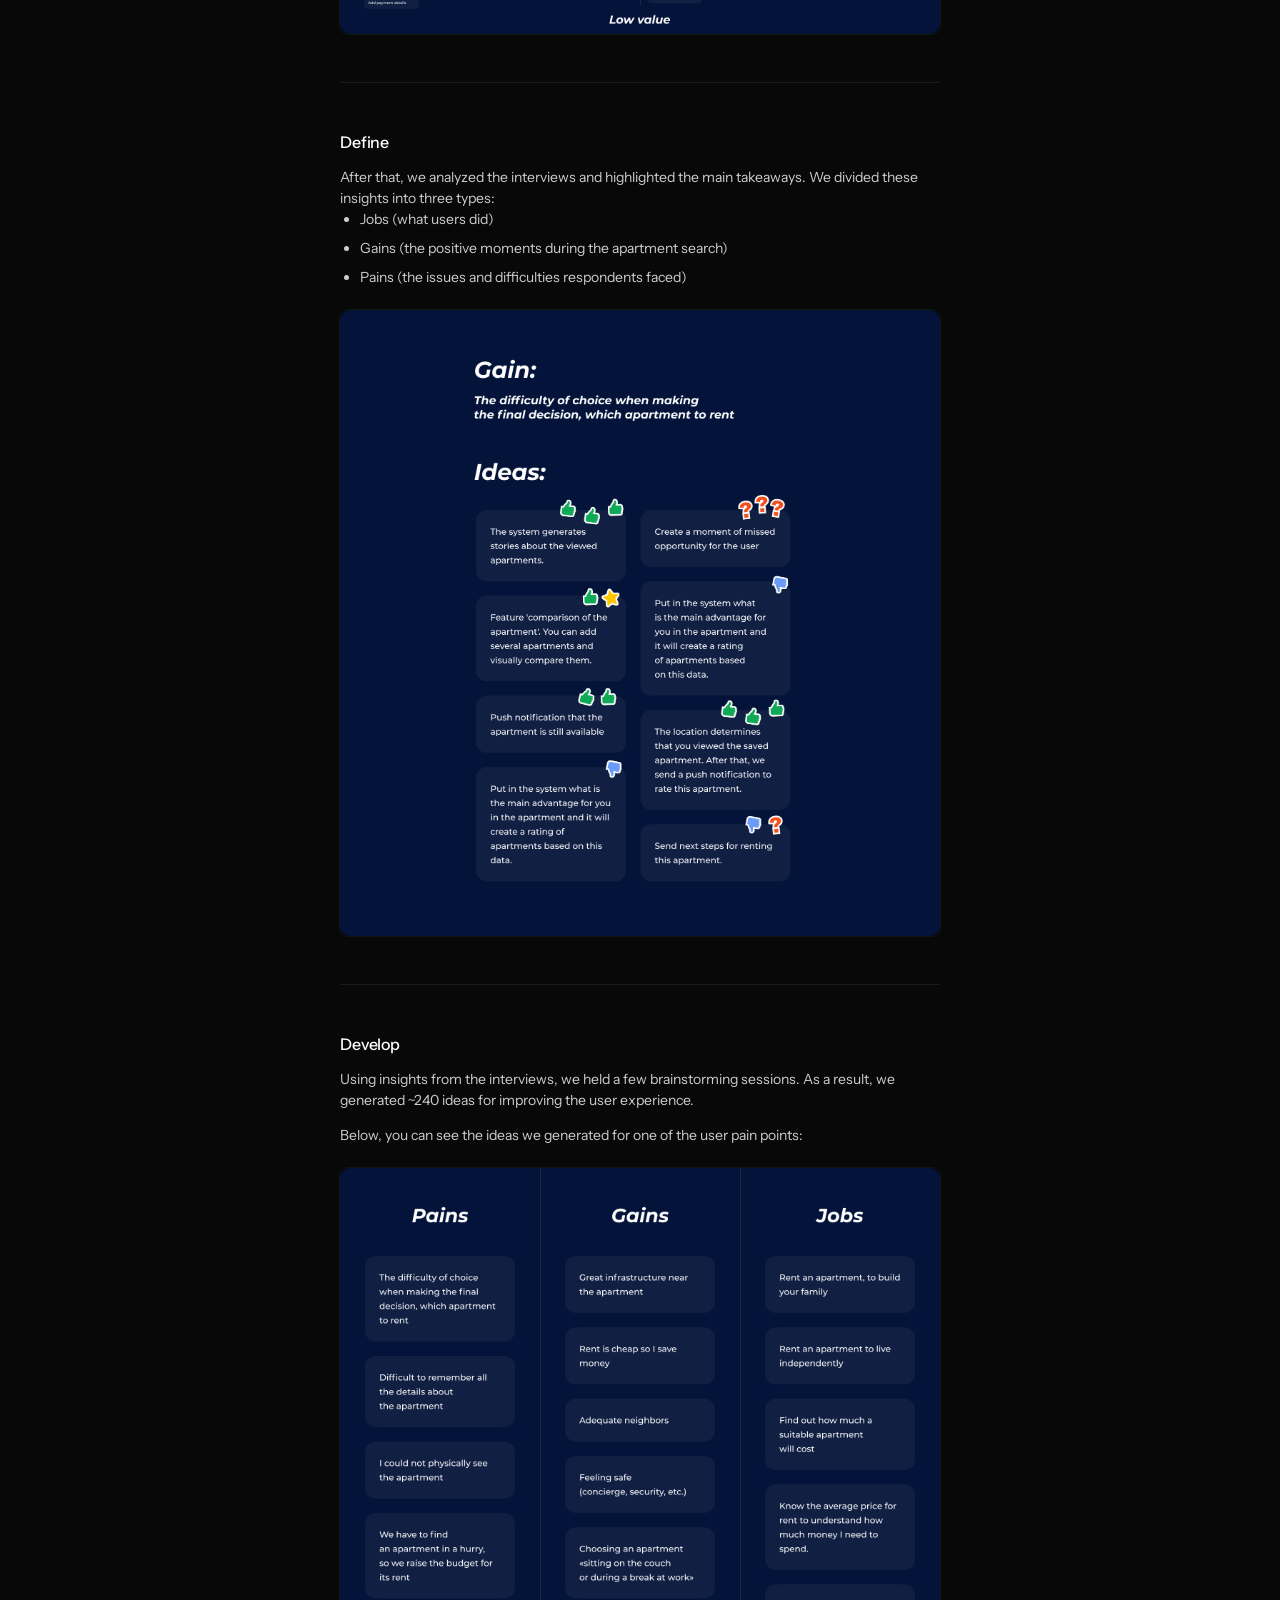
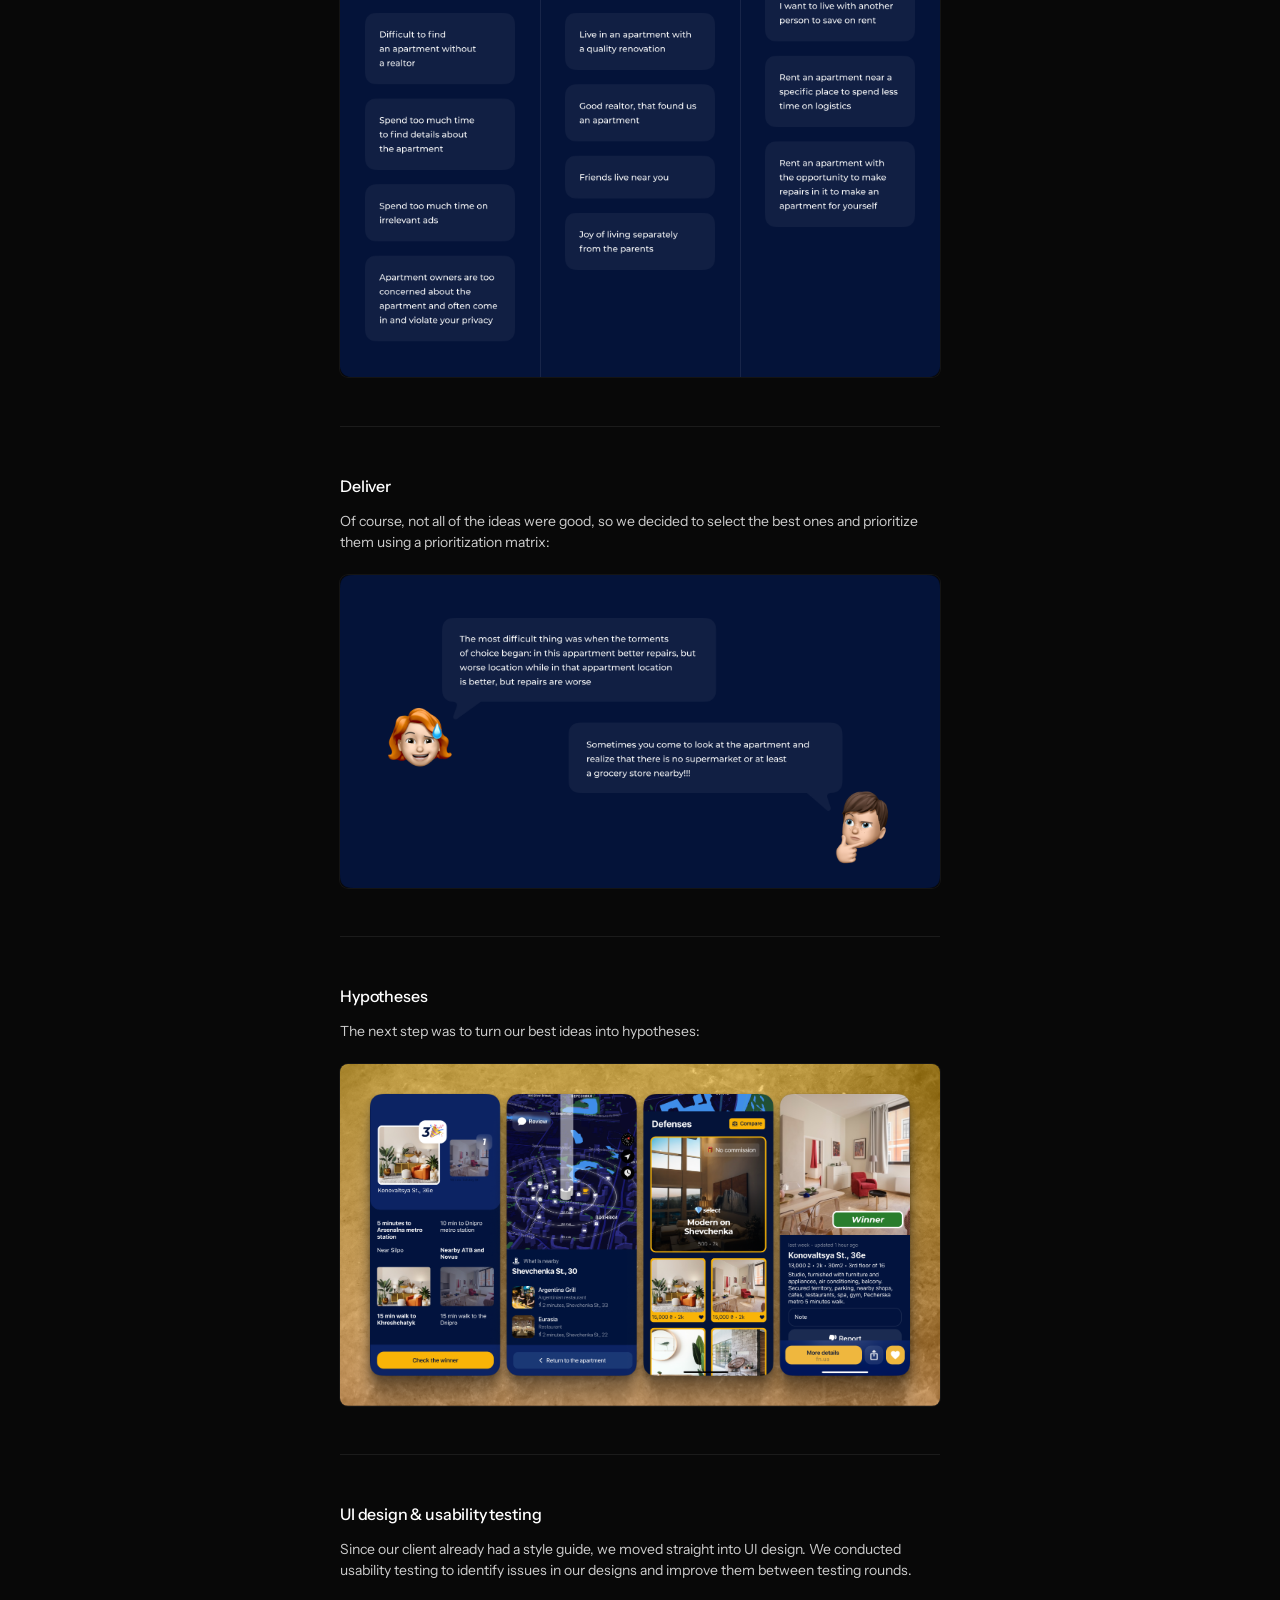
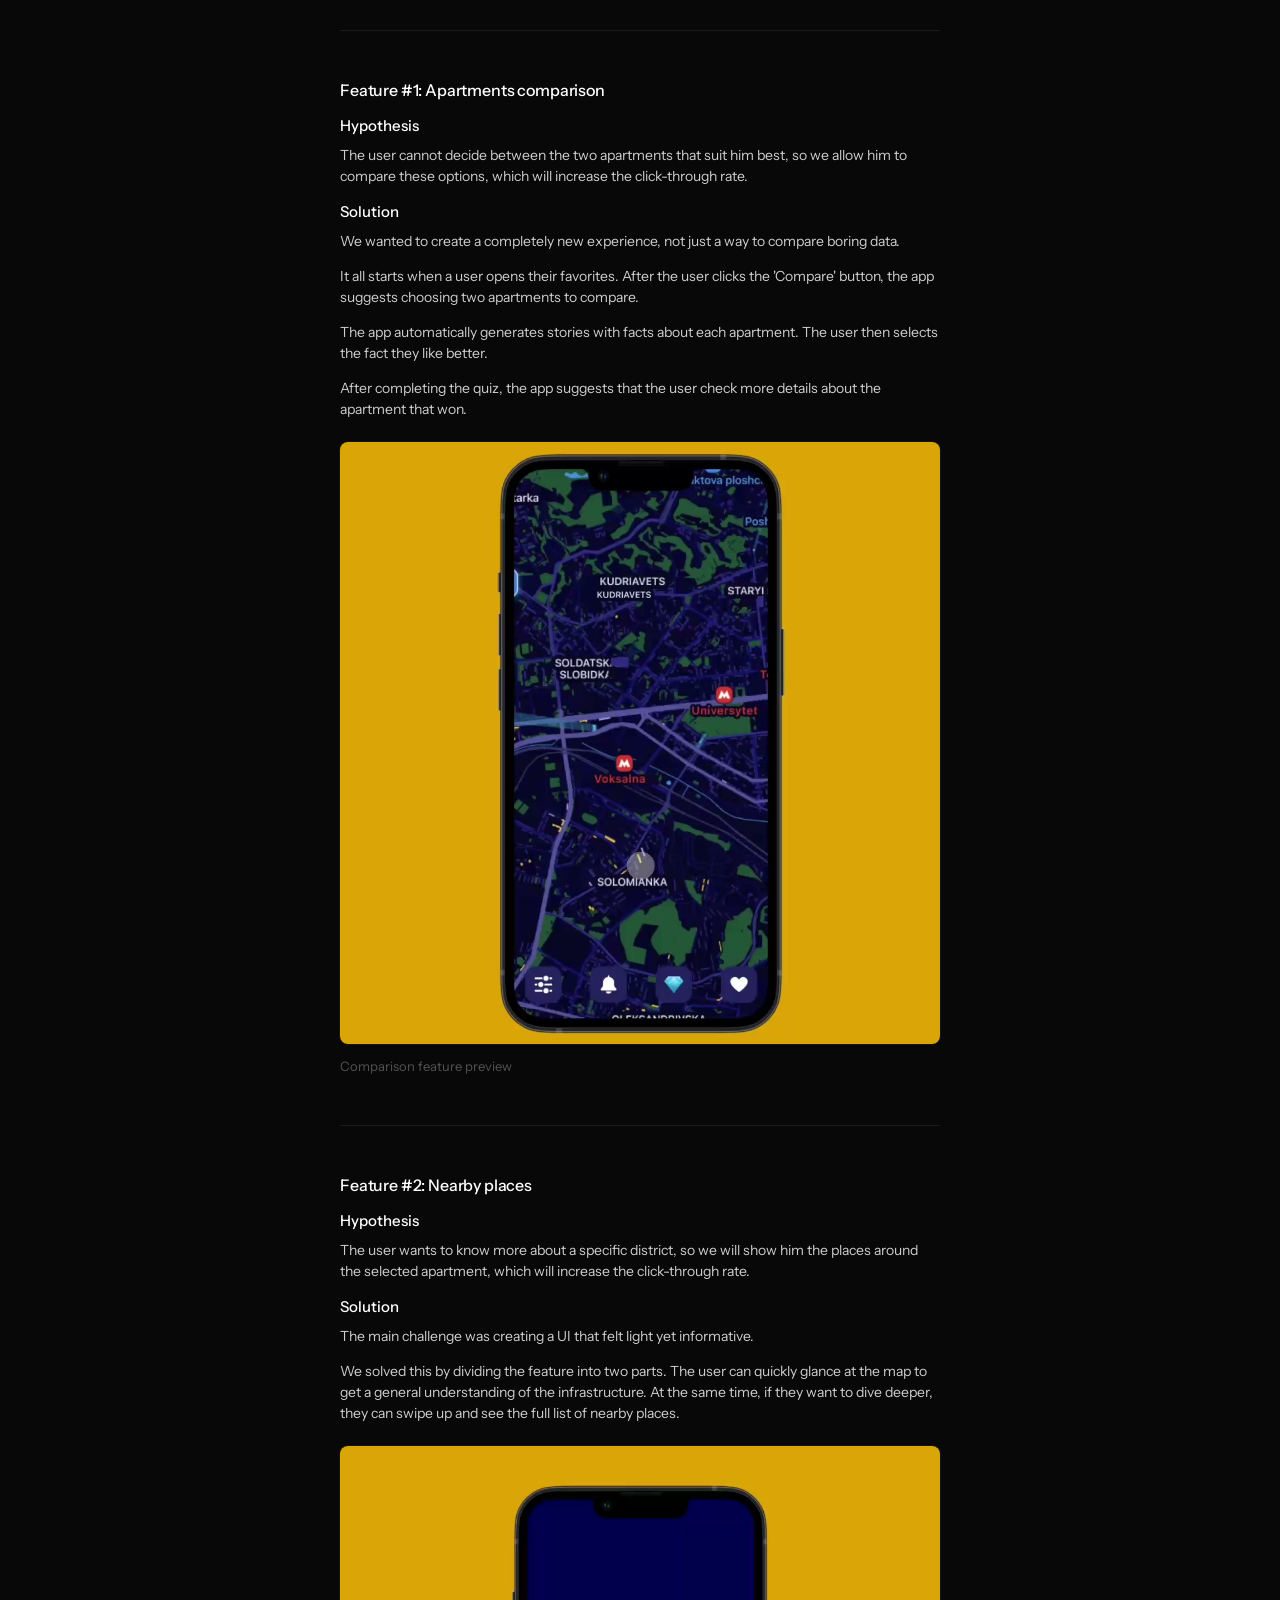
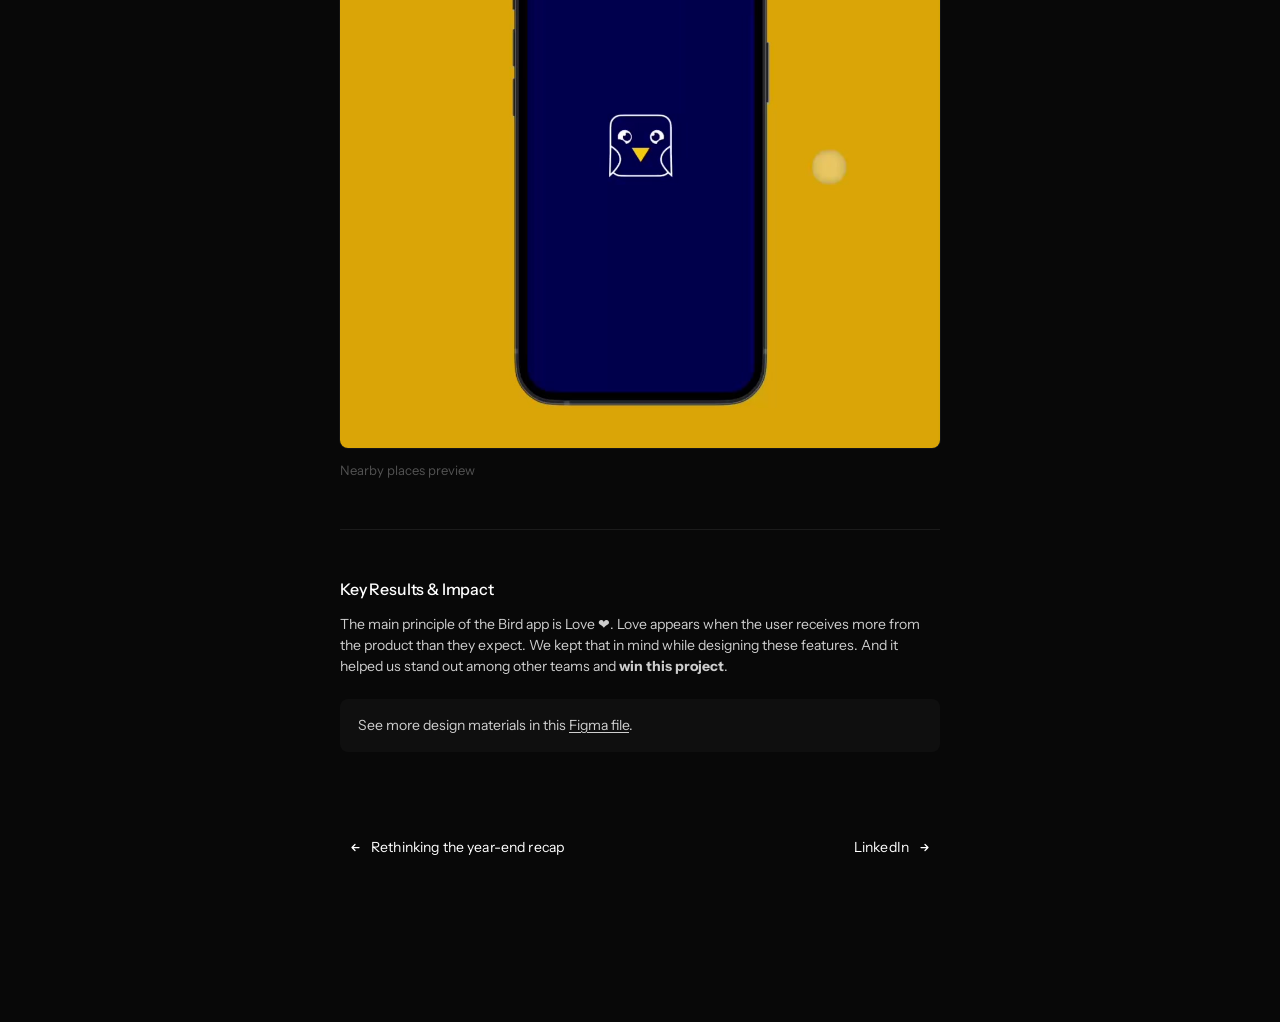
==== commit 8398427a: "Use relative favicon paths for local HTML pages" ====
--- a/cases/bird/index.html
+++ b/cases/bird/index.html
@@ -16,6 +16,12 @@
       href="https://fonts.googleapis.com/css2?family=Instrument+Sans:ital,wght@0,400;0,500;1,400&display=swap"
       rel="stylesheet"
     />
+    <link rel="icon" type="image/png" href="../../favicon-96x96.png" sizes="96x96" />
+    <link rel="icon" type="image/svg+xml" href="../../favicon.svg" />
+    <link rel="shortcut icon" href="../../favicon.ico" />
+    <link rel="apple-touch-icon" sizes="180x180" href="../../apple-touch-icon.png" />
+    <meta name="apple-mobile-web-app-title" content="MyWebSite" />
+    <link rel="manifest" href="../../site.webmanifest" />
     <link rel="stylesheet" href="../../css/styles.css" />
   </head>
   <body class="page-is-entering">
--- a/css/styles.css
+++ b/css/styles.css
@@ -992,13 +992,12 @@
 .case__aside {
   margin: 0;
   padding: 1rem 1.125rem;
-  border: 1px solid rgba(255, 255, 255, 0.08);
+  border: 1px solid rgba(--color-media-border);
   border-radius: var(--radius-card);
   background: rgba(255, 255, 255, 0.03);
   color: var(--color-text);
-  font-size: var(--font-size-base);
+  font-size: var(--font-size-base*1.25);
   line-height: var(--line-height-body);
-  font-style: italic;
 }
 
 .case__lede {
@@ -1022,7 +1021,7 @@
 
 .case__demo-card-media-shell {
   padding: 16px 16px 0;
-  background: rgba(255, 255, 255, 0.1);
+  background: rgba(255, 255, 255, 0.05);
   transition: background-color var(--intro-link-transition-duration) var(--intro-link-transition-ease);
 }
 
@@ -1096,7 +1095,7 @@
 
 .case__demo-card:hover .case__demo-card-media-shell,
 .case__demo-card:focus-visible .case__demo-card-media-shell {
-  background: rgba(255, 255, 255, 0.15);
+  background: rgba(255, 255, 255, 0.10);
 }
 
 .case__demo-card:hover .case__demo-card-cta,
